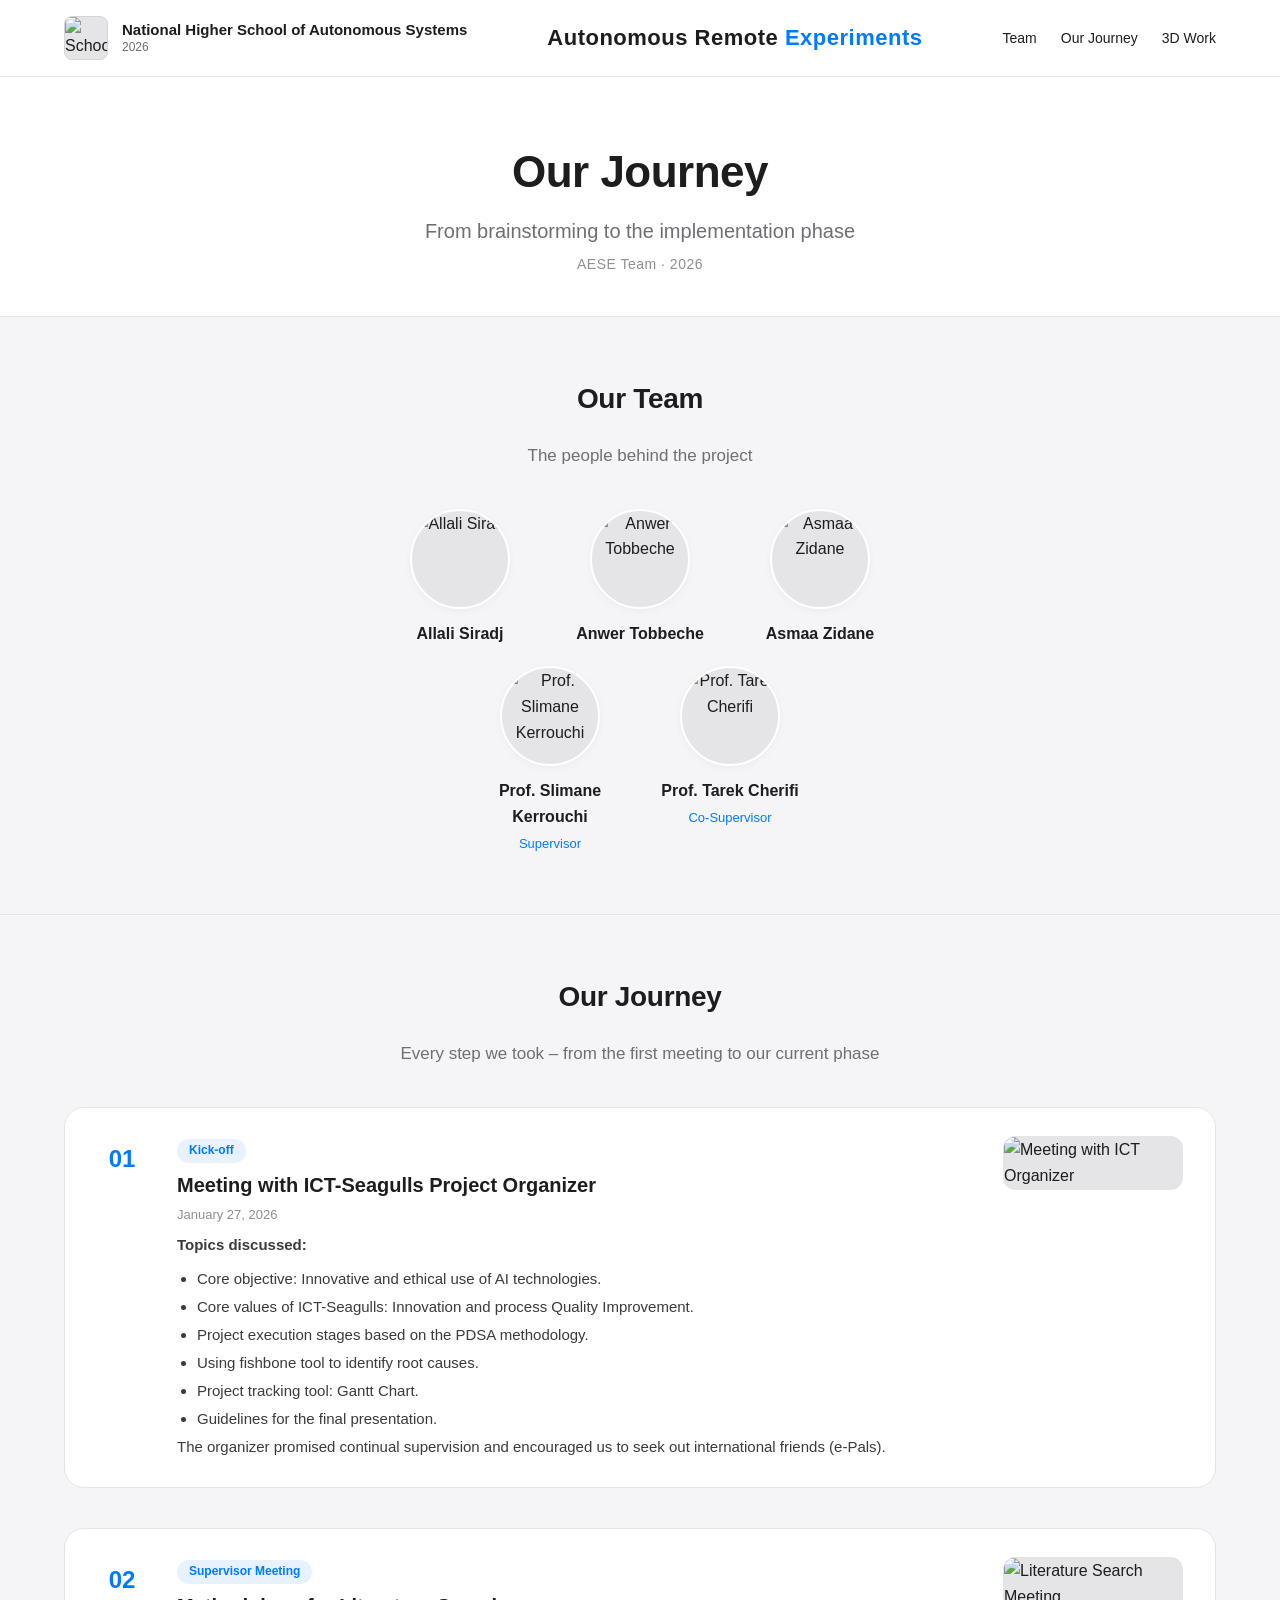
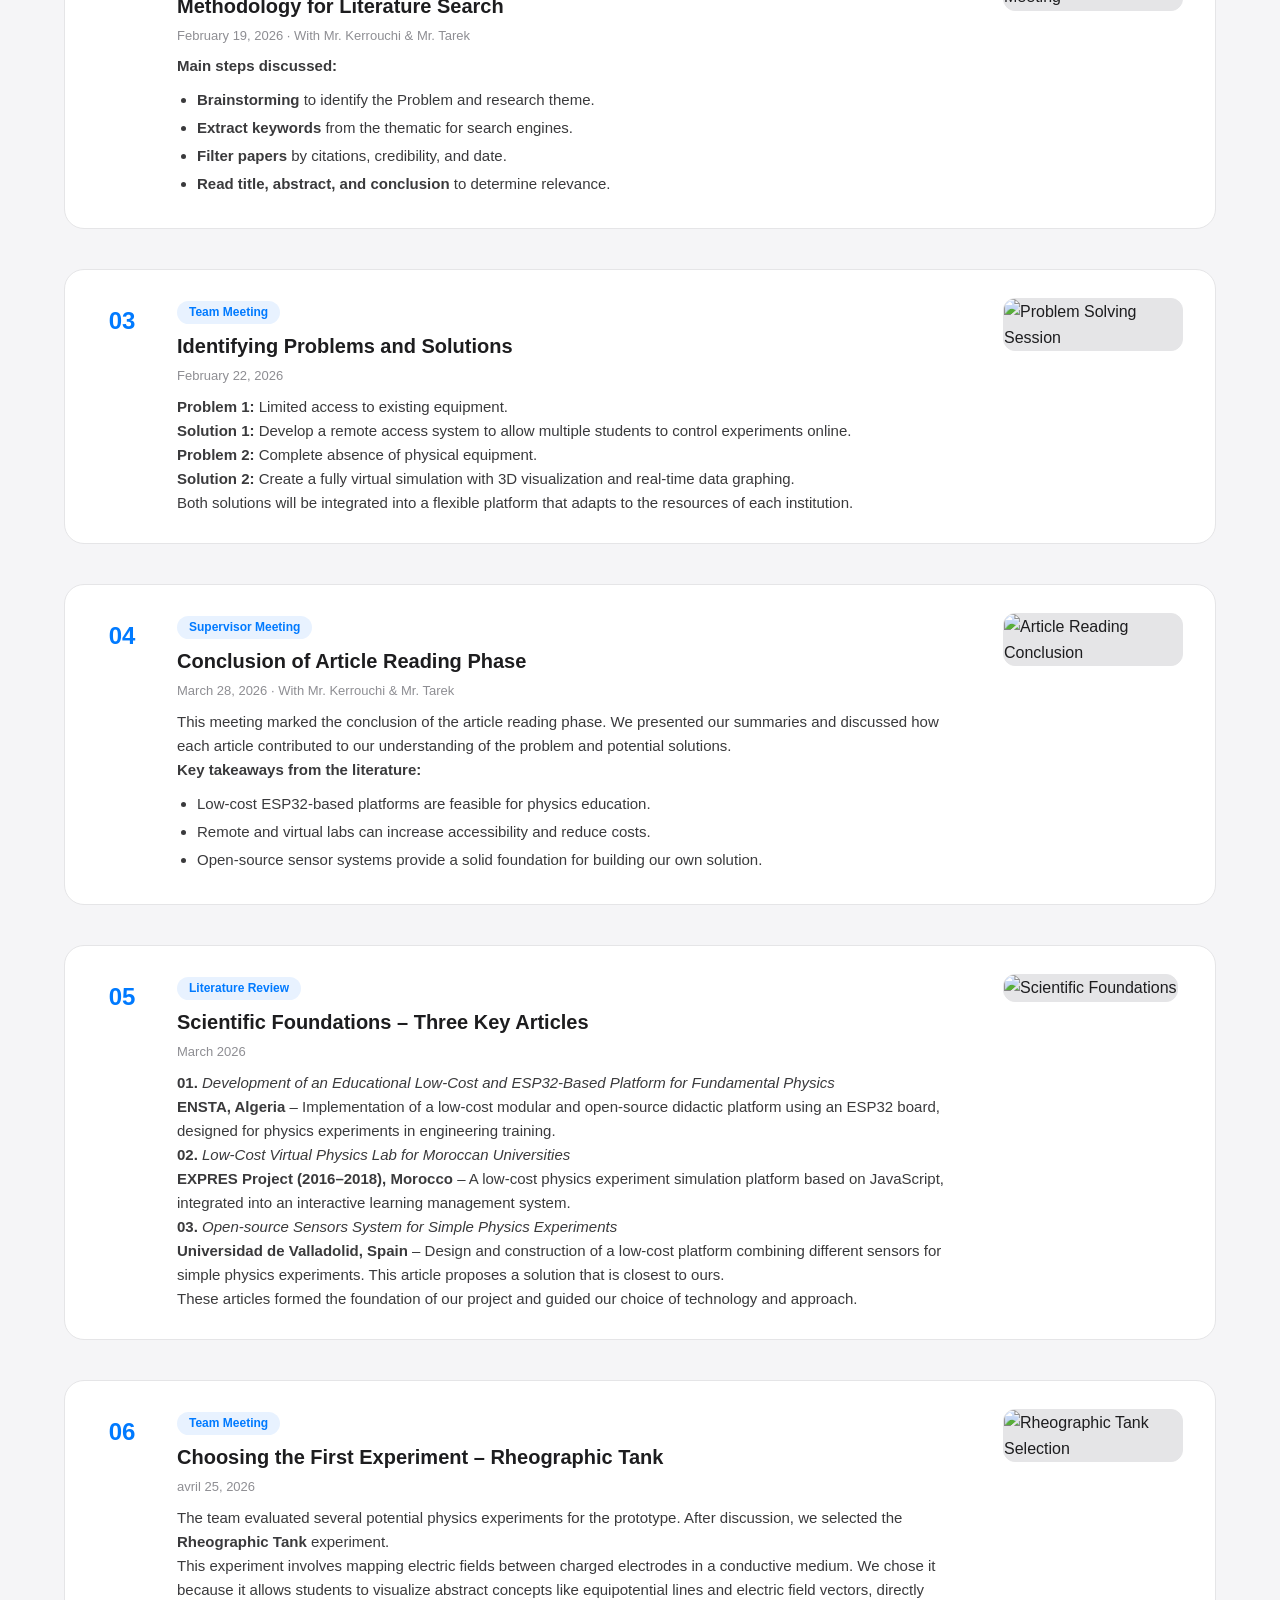
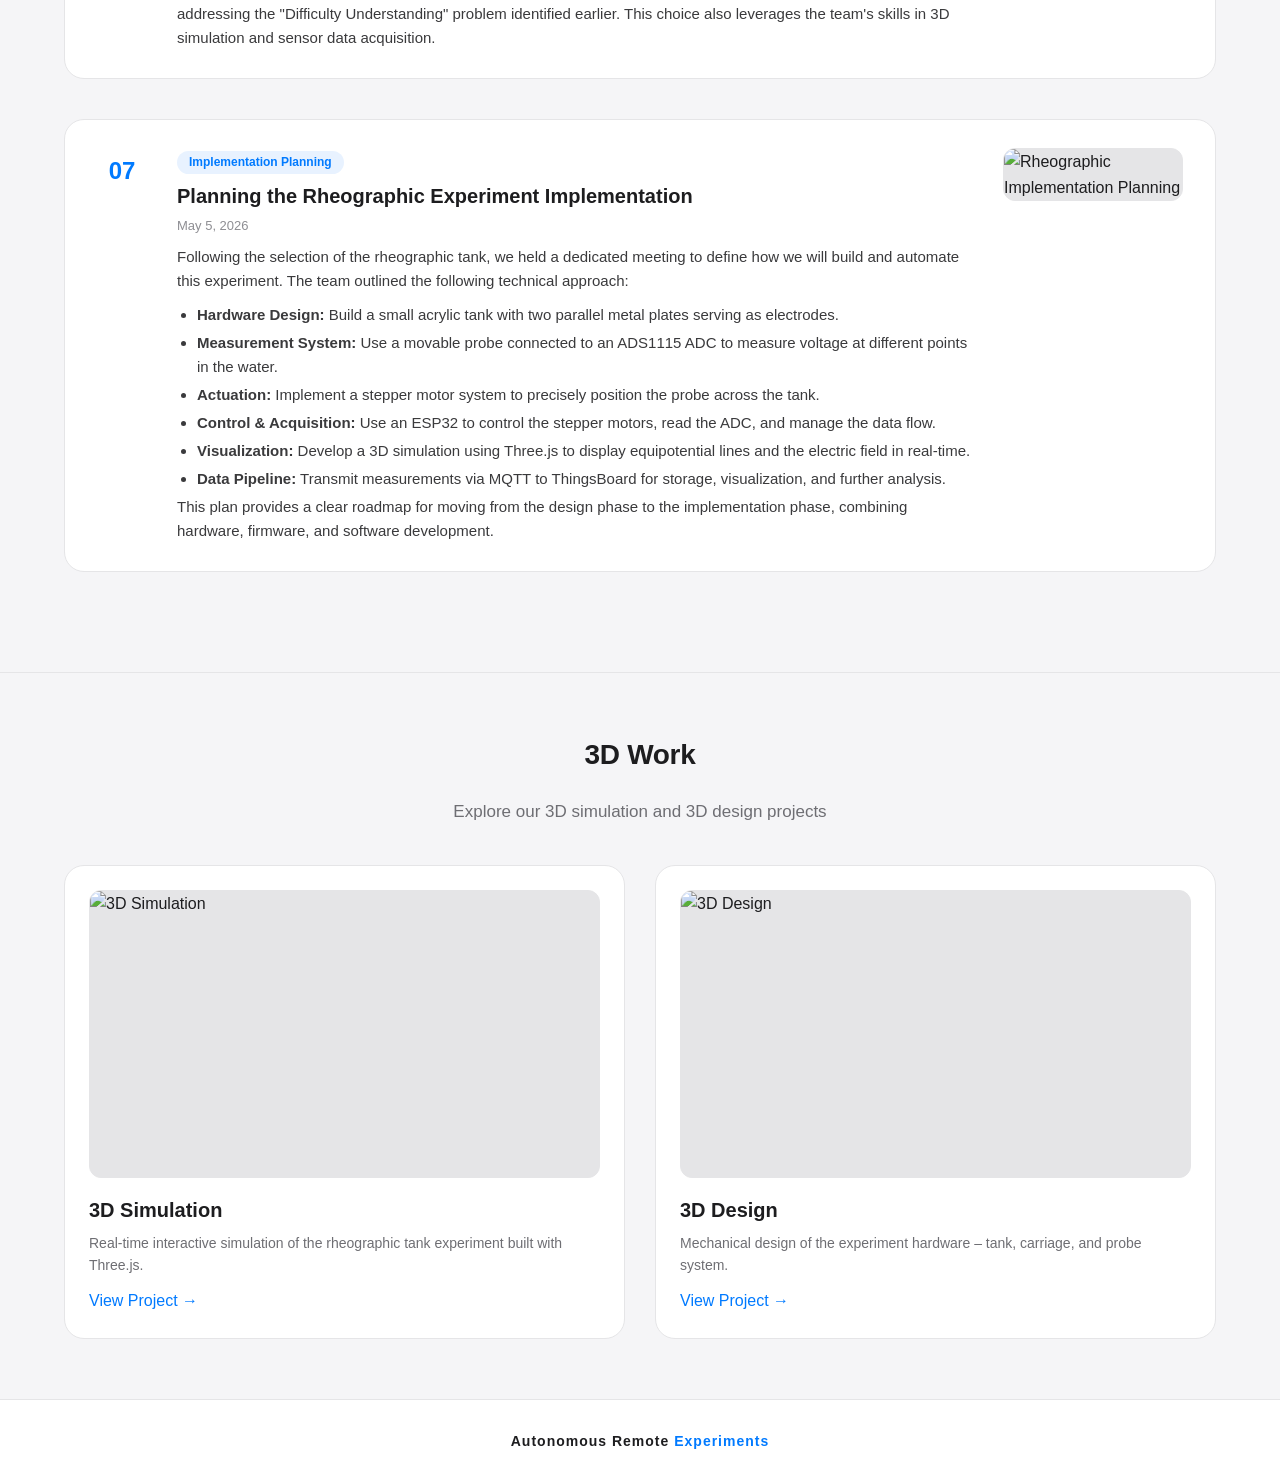
==== index.html @ 994dd590 "Move index.html to root for GitHub Pages" ====
<!DOCTYPE html>
<html lang="en">
<head>
    <meta charset="UTF-8" />
    <meta name="viewport" content="width=device-width, initial-scale=1.0" />
    <title>Autonomous Remote Experiments – Our Journey</title>
    <style>
        /* ─── Reset & Base ─── */
        * {
            margin: 0;
            padding: 0;
            box-sizing: border-box;
        }

        body {
            font-family: -apple-system, BlinkMacSystemFont, 'SF Pro Display', 'Helvetica Neue', sans-serif;
            background: #f5f5f7;
            color: #1d1d1f;
            line-height: 1.6;
        }

        .container {
            max-width: 1200px;
            margin: 0 auto;
            padding: 0 24px;
        }

        /* ─── Navigation ─── */
        .navbar {
            background: rgba(255, 255, 255, 0.95);
            backdrop-filter: blur(12px);
            border-bottom: 1px solid #e5e5e7;
            padding: 16px 0;
            position: sticky;
            top: 0;
            z-index: 100;
        }

        .navbar .container {
            display: flex;
            align-items: center;
            justify-content: space-between;
            flex-wrap: wrap;
            gap: 20px;
        }

        .navbar .left {
            display: flex;
            align-items: center;
            gap: 14px;
            flex-shrink: 0;
        }

        .navbar .logo-img {
            width: 44px;
            height: 44px;
            background: #e5e5e7;
            border-radius: 8px;
            display: flex;
            align-items: center;
            justify-content: center;
            overflow: hidden;
            border: 1px solid #d5d5d7;
            flex-shrink: 0;
        }

        .navbar .logo-img img {
            width: 100%;
            height: 100%;
            object-fit: contain;
        }

        .navbar .school-name {
            font-size: 15px;
            font-weight: 600;
            color: #1d1d1f;
            line-height: 1.3;
        }

        .navbar .school-name span {
            font-weight: 400;
            color: #6e6e73;
            font-size: 12px;
            display: block;
        }

        .navbar .center {
            font-size: 22px;
            font-weight: 700;
            letter-spacing: 0.5px;
            color: #1d1d1f;
            text-align: center;
            flex: 1;
            min-width: 200px;
        }

        .navbar .center span {
            color: #007aff;
        }

        .navbar .right {
            display: flex;
            flex-wrap: wrap;
            gap: 24px;
            font-size: 14px;
            font-weight: 500;
            flex-shrink: 0;
        }

        .navbar .right a {
            text-decoration: none;
            color: #1d1d1f;
            transition: color 0.2s;
        }

        .navbar .right a:hover {
            color: #007aff;
        }

        /* ─── Hero ─── */
        .hero {
            background: #ffffff;
            border-bottom: 1px solid #e5e5e7;
            padding: 60px 0 40px;
            text-align: center;
        }

        .hero h1 {
            font-size: 44px;
            font-weight: 700;
            letter-spacing: -0.5px;
            margin-bottom: 8px;
            color: #1d1d1f;
        }

        .hero p {
            font-size: 20px;
            color: #6e6e73;
            max-width: 600px;
            margin: 0 auto 6px;
        }

        .hero .sub {
            font-size: 14px;
            color: #8e8e93;
            letter-spacing: 0.5px;
        }

        /* ─── Sections ─── */
        section {
            padding: 60px 0;
            border-bottom: 1px solid #e5e5e7;
        }

        section:last-of-type {
            border-bottom: none;
        }

        .section-title {
            font-size: 28px;
            font-weight: 700;
            letter-spacing: -0.3px;
            margin-bottom: 20px;
            text-align: center;
        }

        .section-sub {
            text-align: center;
            color: #6e6e73;
            max-width: 700px;
            margin: 0 auto 40px;
            font-size: 17px;
        }

        /* ─── Team ─── */
        .team-grid {
            display: flex;
            flex-wrap: wrap;
            gap: 40px;
            justify-content: center;
        }

        .team-member {
            text-align: center;
            flex: 0 0 140px;
        }

        .team-member .avatar {
            width: 100px;
            height: 100px;
            border-radius: 50%;
            background: #e5e5e7;
            margin: 0 auto 12px;
            display: flex;
            align-items: center;
            justify-content: center;
            overflow: hidden;
            border: 2px solid #fff;
            box-shadow: 0 2px 8px rgba(0, 0, 0, 0.04);
        }

        .team-member .avatar img {
            width: 100%;
            height: 100%;
            object-fit: cover;
        }

        .team-member .name {
            font-size: 16px;
            font-weight: 600;
            color: #1d1d1f;
        }

        .team-member.supervisor .role {
            font-size: 13px;
            color: #007aff;
            font-weight: 500;
            margin-top: 4px;
        }

        .supervisors {
            display: flex;
            flex-wrap: wrap;
            gap: 40px;
            justify-content: center;
            margin-top: 20px;
        }

        /* ─── Timeline with Gallery ─── */
        .timeline-item {
            display: flex;
            gap: 30px;
            margin-bottom: 40px;
            background: #ffffff;
            border-radius: 20px;
            padding: 28px 32px;
            border: 1px solid #e5e5e7;
            transition: box-shadow 0.2s;
            align-items: flex-start;
        }

        .timeline-item:hover {
            box-shadow: 0 8px 24px rgba(0, 0, 0, 0.04);
        }

        .timeline-icon {
            flex: 0 0 50px;
            font-size: 24px;
            text-align: center;
            padding-top: 4px;
            font-weight: 600;
            color: #007aff;
        }

        .timeline-content {
            flex: 1;
        }

        .timeline-content .badge {
            display: inline-block;
            font-size: 12px;
            font-weight: 600;
            color: #007aff;
            background: #e8f2ff;
            padding: 2px 12px;
            border-radius: 20px;
            margin-bottom: 6px;
        }

        .timeline-content h3 {
            font-size: 20px;
            font-weight: 600;
            margin-bottom: 4px;
            color: #1d1d1f;
        }

        .timeline-content .date {
            font-size: 13px;
            color: #8e8e93;
            margin-bottom: 8px;
        }

        .timeline-content p {
            color: #3a3a3c;
            font-size: 15px;
        }

        .timeline-content ul {
            margin: 10px 0 0 20px;
            color: #3a3a3c;
            font-size: 15px;
        }

        .timeline-content ul li {
            margin-bottom: 4px;
        }

        .timeline-photo {
            flex: 0 0 180px;
        }

        .timeline-photo img {
            width: 100%;
            border-radius: 12px;
            aspect-ratio: 4 / 3;
            object-fit: cover;
            background: #e5e5e7;
            border: 1px solid #e5e5e7;
        }

        @media (max-width: 700px) {
            .timeline-item {
                flex-direction: column;
                gap: 16px;
                padding: 20px;
            }
            .timeline-photo {
                flex: 0 0 auto;
                width: 100%;
            }
            .timeline-photo img {
                aspect-ratio: 16 / 9;
            }
        }

        /* ─── Project Links ─── */
        .project-links {
            padding: 60px 0;
            background: #f5f5f7;
            border-bottom: 1px solid #e5e5e7;
        }

        .project-cards {
            display: grid;
            grid-template-columns: repeat(auto-fit, minmax(280px, 1fr));
            gap: 30px;
            margin-top: 20px;
        }

        .project-card {
            background: #ffffff;
            border-radius: 20px;
            padding: 24px;
            border: 1px solid #e5e5e7;
            transition: transform 0.2s, box-shadow 0.2s;
            text-decoration: none;
            color: inherit;
            display: block;
        }

        .project-card:hover {
            transform: translateY(-4px);
            box-shadow: 0 8px 24px rgba(0, 0, 0, 0.04);
        }

        .project-card .thumb {
            width: 100%;
            aspect-ratio: 16 / 9;
            background: #e5e5e7;
            border-radius: 12px;
            margin-bottom: 16px;
            overflow: hidden;
            border: 1px solid #e5e5e7;
        }

        .project-card .thumb img {
            width: 100%;
            height: 100%;
            object-fit: cover;
        }

        .project-card h3 {
            font-size: 20px;
            font-weight: 600;
            margin-bottom: 6px;
        }

        .project-card p {
            font-size: 14px;
            color: #6e6e73;
        }

        .project-card .link-icon {
            display: inline-block;
            margin-top: 12px;
            font-weight: 500;
            color: #007aff;
        }

        /* ─── Footer ─── */
        .footer {
            background: #ffffff;
            border-top: 1px solid #e5e5e7;
            padding: 30px 0;
            text-align: center;
            font-size: 14px;
            color: #8e8e93;
        }

        .footer .logo-small {
            font-weight: 700;
            letter-spacing: 1px;
            color: #1d1d1f;
        }

        .footer .logo-small span {
            color: #007aff;
        }

        @media (max-width: 700px) {
            .hero h1 {
                font-size: 30px;
            }
            .team-member {
                flex: 0 0 120px;
            }
            .team-member .avatar {
                width: 80px;
                height: 80px;
            }
            .navbar .container {
                flex-direction: column;
                align-items: center;
                gap: 12px;
            }
            .navbar .left,
            .navbar .center,
            .navbar .right {
                width: 100%;
                justify-content: center;
                text-align: center;
            }
            .project-cards {
                grid-template-columns: 1fr;
            }
        }
    </style>
</head>
<body>

    <!-- ─── NAVIGATION ─── -->
    <nav class="navbar">
        <div class="container">
            <div class="left">
                <div class="logo-img">
                    <img src="ax.jpg" alt="School Logo">
                </div>
                <div class="school-name">
                    National Higher School of Autonomous Systems
                    <span>2026</span>
                </div>
            </div>
            <div class="center">Autonomous Remote <span>Experiments</span></div>
            <div class="right">
                <a href="#team">Team</a>
                <a href="#journey">Our Journey</a>
                <a href="#projects">3D Work</a>
            </div>
        </div>
    </nav>

    <!-- ─── HERO ─── -->
    <header class="hero">
        <div class="container">
            <h1>Our Journey</h1>
            <p>From brainstorming to the implementation phase</p>
            <div class="sub">AESE Team · 2026</div>
        </div>
    </header>

    <!-- ─── TEAM ─── -->
    <section id="team">
        <div class="container">
            <h2 class="section-title">Our Team</h2>
            <p class="section-sub">The people behind the project</p>

            <div class="team-grid">
                <div class="team-member">
                    <div class="avatar"><img src="https://ui-avatars.com/api/?name=Allali+Siradj&background=007aff&color=fff&size=100&font-size=0.5" alt="Allali Siradj"></div>
                    <div class="name">Allali Siradj</div>
                </div>

                <div class="team-member">
                    <div class="avatar"><img src="https://ui-avatars.com/api/?name=Anwer+Tobbeche&background=007aff&color=fff&size=100&font-size=0.5" alt="Anwer Tobbeche"></div>
                    <div class="name">Anwer Tobbeche</div>
                </div>

                <div class="team-member">
                    <div class="avatar"><img src="https://ui-avatars.com/api/?name=Asmaa+Zidane&background=007aff&color=fff&size=100&font-size=0.5" alt="Asmaa Zidane"></div>
                    <div class="name">Asmaa Zidane</div>
                </div>
            </div>

            <div class="supervisors">
                <div class="team-member supervisor">
                    <div class="avatar"><img src="https://ui-avatars.com/api/?name=Slimane+Kerrouchi&background=555&color=fff&size=100&font-size=0.45" alt="Prof. Slimane Kerrouchi"></div>
                    <div class="name">Prof. Slimane Kerrouchi</div>
                    <div class="role">Supervisor</div>
                </div>

                <div class="team-member supervisor">
                    <div class="avatar"><img src="https://ui-avatars.com/api/?name=Tarek+Cherifi&background=555&color=fff&size=100&font-size=0.45" alt="Prof. Tarek Cherifi"></div>
                    <div class="name">Prof. Tarek Cherifi</div>
                    <div class="role">Co‑Supervisor</div>
                </div>
            </div>
        </div>
    </section>

    <!-- ─── OUR JOURNEY ─── -->
    <section id="journey" style="background: #f5f5f7;">
        <div class="container">
            <h2 class="section-title">Our Journey</h2>
            <p class="section-sub">Every step we took – from the first meeting to our current phase</p>

            <!-- Meeting 1 -->
            <div class="timeline-item">
                <div class="timeline-icon">01</div>
                <div class="timeline-content">
                    <span class="badge">Kick‑off</span>
                    <h3>Meeting with ICT-Seagulls Project Organizer</h3>
                    <div class="date">January 27, 2026</div>
                    <p><strong>Topics discussed:</strong></p>
                    <ul>
                        <li>Core objective: Innovative and ethical use of AI technologies.</li>
                        <li>Core values of ICT-Seagulls: Innovation and process Quality Improvement.</li>
                        <li>Project execution stages based on the PDSA methodology.</li>
                        <li>Using fishbone tool to identify root causes.</li>
                        <li>Project tracking tool: Gantt Chart.</li>
                        <li>Guidelines for the final presentation.</li>
                    </ul>
                    <p>The organizer promised continual supervision and encouraged us to seek out international friends (e‑Pals).</p>
                </div>
                <div class="timeline-photo">
                    <img src="https://placehold.co/400x300/e5e5e7/8e8e93?text=Meeting+with+ICT+Organizer" alt="Meeting with ICT Organizer">
                </div>
            </div>

            <!-- Meeting 2 -->
            <div class="timeline-item">
                <div class="timeline-icon">02</div>
                <div class="timeline-content">
                    <span class="badge">Supervisor Meeting</span>
                    <h3>Methodology for Literature Search</h3>
                    <div class="date">February 19, 2026 · With Mr. Kerrouchi &amp; Mr. Tarek</div>
                    <p><strong>Main steps discussed:</strong></p>
                    <ul>
                        <li><strong>Brainstorming</strong> to identify the Problem and research theme.</li>
                        <li><strong>Extract keywords</strong> from the thematic for search engines.</li>
                        <li><strong>Filter papers</strong> by citations, credibility, and date.</li>
                        <li><strong>Read title, abstract, and conclusion</strong> to determine relevance.</li>
                    </ul>
                </div>
                <div class="timeline-photo">
                    <img src="https://placehold.co/400x300/e5e5e7/8e8e93?text=Literature+Search+Meeting" alt="Literature Search Meeting">
                </div>
            </div>

            <!-- Meeting 3 – REWRITTEN (concise) -->
            <div class="timeline-item">
                <div class="timeline-icon">03</div>
                <div class="timeline-content">
                    <span class="badge">Team Meeting</span>
                    <h3>Identifying Problems and Solutions</h3>
                    <div class="date">February 22, 2026</div>
                    <p><strong>Problem 1:</strong> Limited access to existing equipment.</p>
                    <p><strong>Solution 1:</strong> Develop a remote access system to allow multiple students to control experiments online.</p>
                    <p><strong>Problem 2:</strong> Complete absence of physical equipment.</p>
                    <p><strong>Solution 2:</strong> Create a fully virtual simulation with 3D visualization and real-time data graphing.</p>
                    <p>Both solutions will be integrated into a flexible platform that adapts to the resources of each institution.</p>
                </div>
                <div class="timeline-photo">
                    <img src="https://placehold.co/400x300/e5e5e7/8e8e93?text=Problem+Solving+Session" alt="Problem Solving Session">
                </div>
            </div>

            <!-- Meeting 4 -->
            <div class="timeline-item">
                <div class="timeline-icon">04</div>
                <div class="timeline-content">
                    <span class="badge">Supervisor Meeting</span>
                    <h3>Conclusion of Article Reading Phase</h3>
                    <div class="date">March 28, 2026 · With Mr. Kerrouchi &amp; Mr. Tarek</div>
                    <p>This meeting marked the conclusion of the article reading phase. We presented our summaries and discussed how each article contributed to our understanding of the problem and potential solutions.</p>
                    <p><strong>Key takeaways from the literature:</strong></p>
                    <ul>
                        <li>Low-cost ESP32-based platforms are feasible for physics education.</li>
                        <li>Remote and virtual labs can increase accessibility and reduce costs.</li>
                        <li>Open-source sensor systems provide a solid foundation for building our own solution.</li>
                    </ul>
                </div>
                <div class="timeline-photo">
                    <img src="https://placehold.co/400x300/e5e5e7/8e8e93?text=Article+Reading+Conclusion" alt="Article Reading Conclusion">
                </div>
            </div>

            <!-- Meeting 5 -->
            <div class="timeline-item">
                <div class="timeline-icon">05</div>
                <div class="timeline-content">
                    <span class="badge">Literature Review</span>
                    <h3>Scientific Foundations – Three Key Articles</h3>
                    <div class="date">March 2026</div>
                    <p><strong>01.</strong> <em>Development of an Educational Low‑Cost and ESP32‑Based Platform for Fundamental Physics</em><br />
                    <strong>ENSTA, Algeria</strong> – Implementation of a low‑cost modular and open‑source didactic platform using an ESP32 board, designed for physics experiments in engineering training.</p>
                    <p><strong>02.</strong> <em>Low‑Cost Virtual Physics Lab for Moroccan Universities</em><br />
                    <strong>EXPRES Project (2016–2018), Morocco</strong> – A low‑cost physics experiment simulation platform based on JavaScript, integrated into an interactive learning management system.</p>
                    <p><strong>03.</strong> <em>Open‑source Sensors System for Simple Physics Experiments</em><br />
                    <strong>Universidad de Valladolid, Spain</strong> – Design and construction of a low‑cost platform combining different sensors for simple physics experiments. This article proposes a solution that is closest to ours.</p>
                    <p>These articles formed the foundation of our project and guided our choice of technology and approach.</p>
                </div>
                <div class="timeline-photo">
                    <img src="https://placehold.co/400x300/e5e5e7/8e8e93?text=Scientific+Foundations" alt="Scientific Foundations">
                </div>
            </div>

            <!-- Meeting 6 -->
            <div class="timeline-item">
                <div class="timeline-icon">06</div>
                <div class="timeline-content">
                    <span class="badge">Team Meeting</span>
                    <h3>Choosing the First Experiment – Rheographic Tank</h3>
                    <div class="date">avril 25, 2026</div>
                    <p>The team evaluated several potential physics experiments for the prototype. After discussion, we selected the <strong>Rheographic Tank</strong> experiment.</p>
                    <p>This experiment involves mapping electric fields between charged electrodes in a conductive medium. We chose it because it allows students to visualize abstract concepts like equipotential lines and electric field vectors, directly addressing the "Difficulty Understanding" problem identified earlier. This choice also leverages the team's skills in 3D simulation and sensor data acquisition.</p>
                </div>
                <div class="timeline-photo">
                    <img src="https://placehold.co/400x300/e5e5e7/8e8e93?text=Rheographic+Tank+Experiment+Selection" alt="Rheographic Tank Selection">
                </div>
            </div>

            <!-- Meeting 7 -->
            <div class="timeline-item">
                <div class="timeline-icon">07</div>
                <div class="timeline-content">
                    <span class="badge">Implementation Planning</span>
                    <h3>Planning the Rheographic Experiment Implementation</h3>
                    <div class="date">May 5, 2026</div>
                    <p>Following the selection of the rheographic tank, we held a dedicated meeting to define how we will build and automate this experiment. The team outlined the following technical approach:</p>
                    <ul>
                        <li><strong>Hardware Design:</strong> Build a small acrylic tank with two parallel metal plates serving as electrodes.</li>
                        <li><strong>Measurement System:</strong> Use a movable probe connected to an ADS1115 ADC to measure voltage at different points in the water.</li>
                        <li><strong>Actuation:</strong> Implement a stepper motor system to precisely position the probe across the tank.</li>
                        <li><strong>Control & Acquisition:</strong> Use an ESP32 to control the stepper motors, read the ADC, and manage the data flow.</li>
                        <li><strong>Visualization:</strong> Develop a 3D simulation using Three.js to display equipotential lines and the electric field in real-time.</li>
                        <li><strong>Data Pipeline:</strong> Transmit measurements via MQTT to ThingsBoard for storage, visualization, and further analysis.</li>
                    </ul>
                    <p>This plan provides a clear roadmap for moving from the design phase to the implementation phase, combining hardware, firmware, and software development.</p>
                </div>
                <div class="timeline-photo">
                    <img src="https://placehold.co/400x300/e5e5e7/8e8e93?text=Rheographic+Implementation+Planning" alt="Rheographic Implementation Planning">
                </div>
            </div>

        </div>
    </section>

    <!-- ─── PROJECT LINKS ─── -->
    <section id="projects" class="project-links">
        <div class="container">
            <h2 class="section-title">3D Work</h2>
            <p class="section-sub">Explore our 3D simulation and 3D design projects</p>

            <div class="project-cards">
                <a href="https://anwer223.github.io/aese/" target="_blank" class="project-card">
                    <div class="thumb">
                        <img src="a.png" alt="3D Simulation">
                    </div>
                    <h3>3D Simulation</h3>
                    <p>Real‑time interactive simulation of the rheographic tank experiment built with Three.js.</p>
                    <span class="link-icon">View Project →</span>
                </a>

                <a href="https://enstsa5.autodesk360.com/g/shares/SH90d2dQT28d5b602811e33b744a67b75c71" target="_blank" class="project-card">
                    <div class="thumb">
                        <img src="b.png" alt="3D Design">
                    </div>
                    <h3>3D Design</h3>
                    <p>Mechanical design of the experiment hardware – tank, carriage, and probe system.</p>
                    <span class="link-icon">View Project →</span>
                </a>
            </div>
        </div>
    </section>

    <!-- ─── FOOTER ─── -->
    <footer class="footer">
        <div class="container">
            <div class="logo-small">Autonomous Remote <span>Experiments</span></div>
        </div>
    </footer>

</body>
</html>
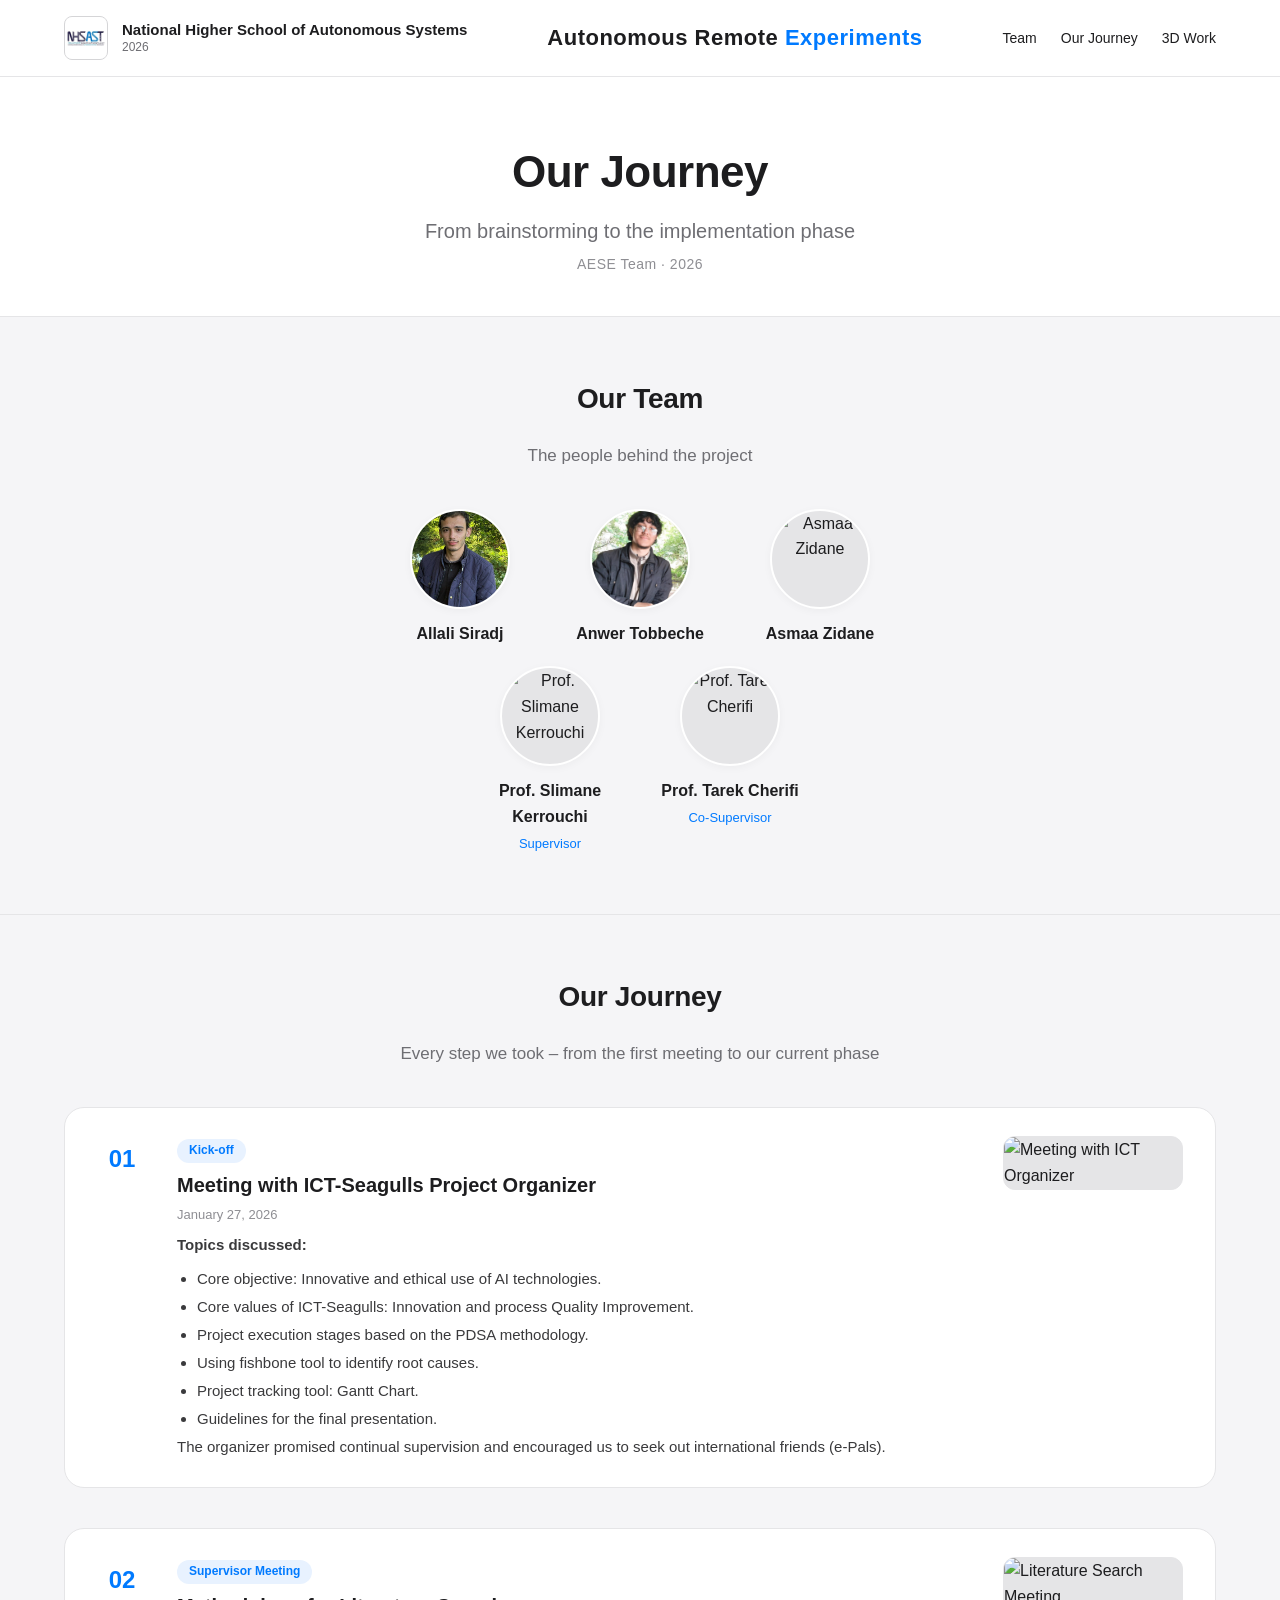
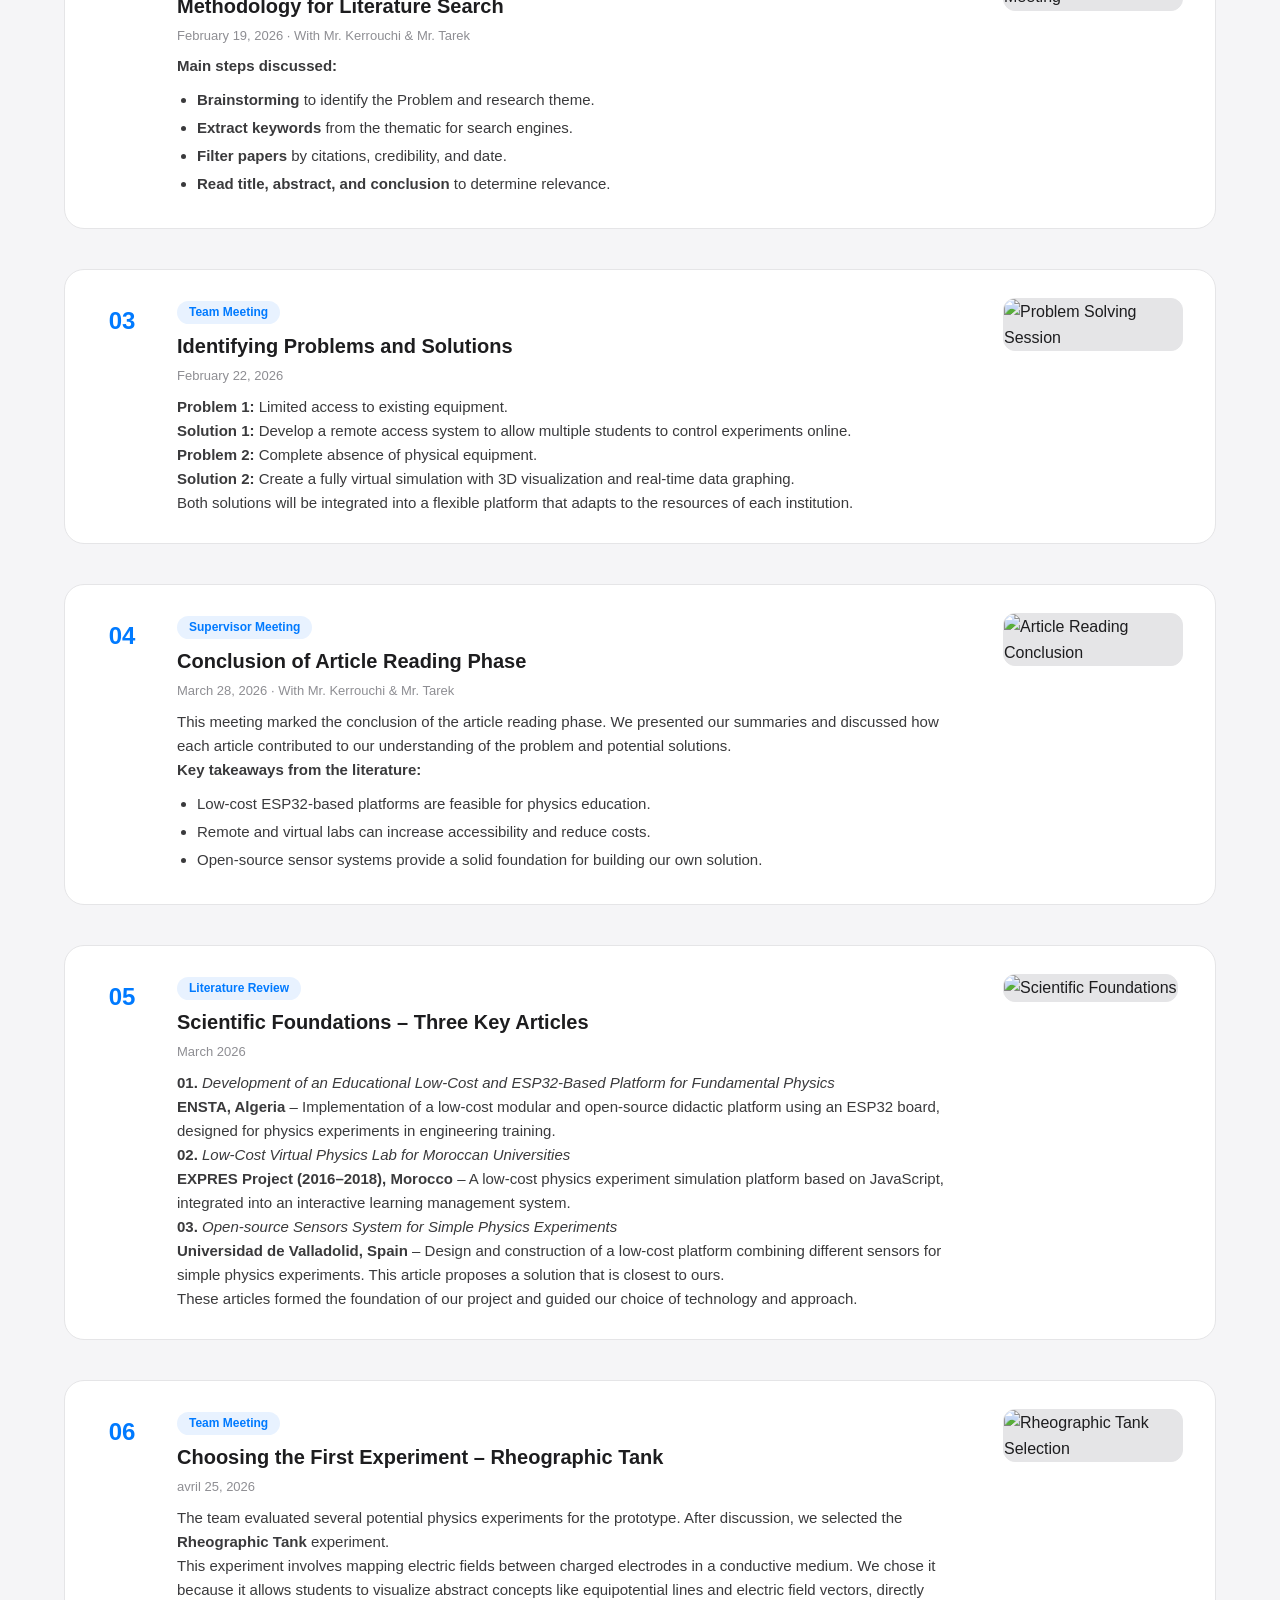
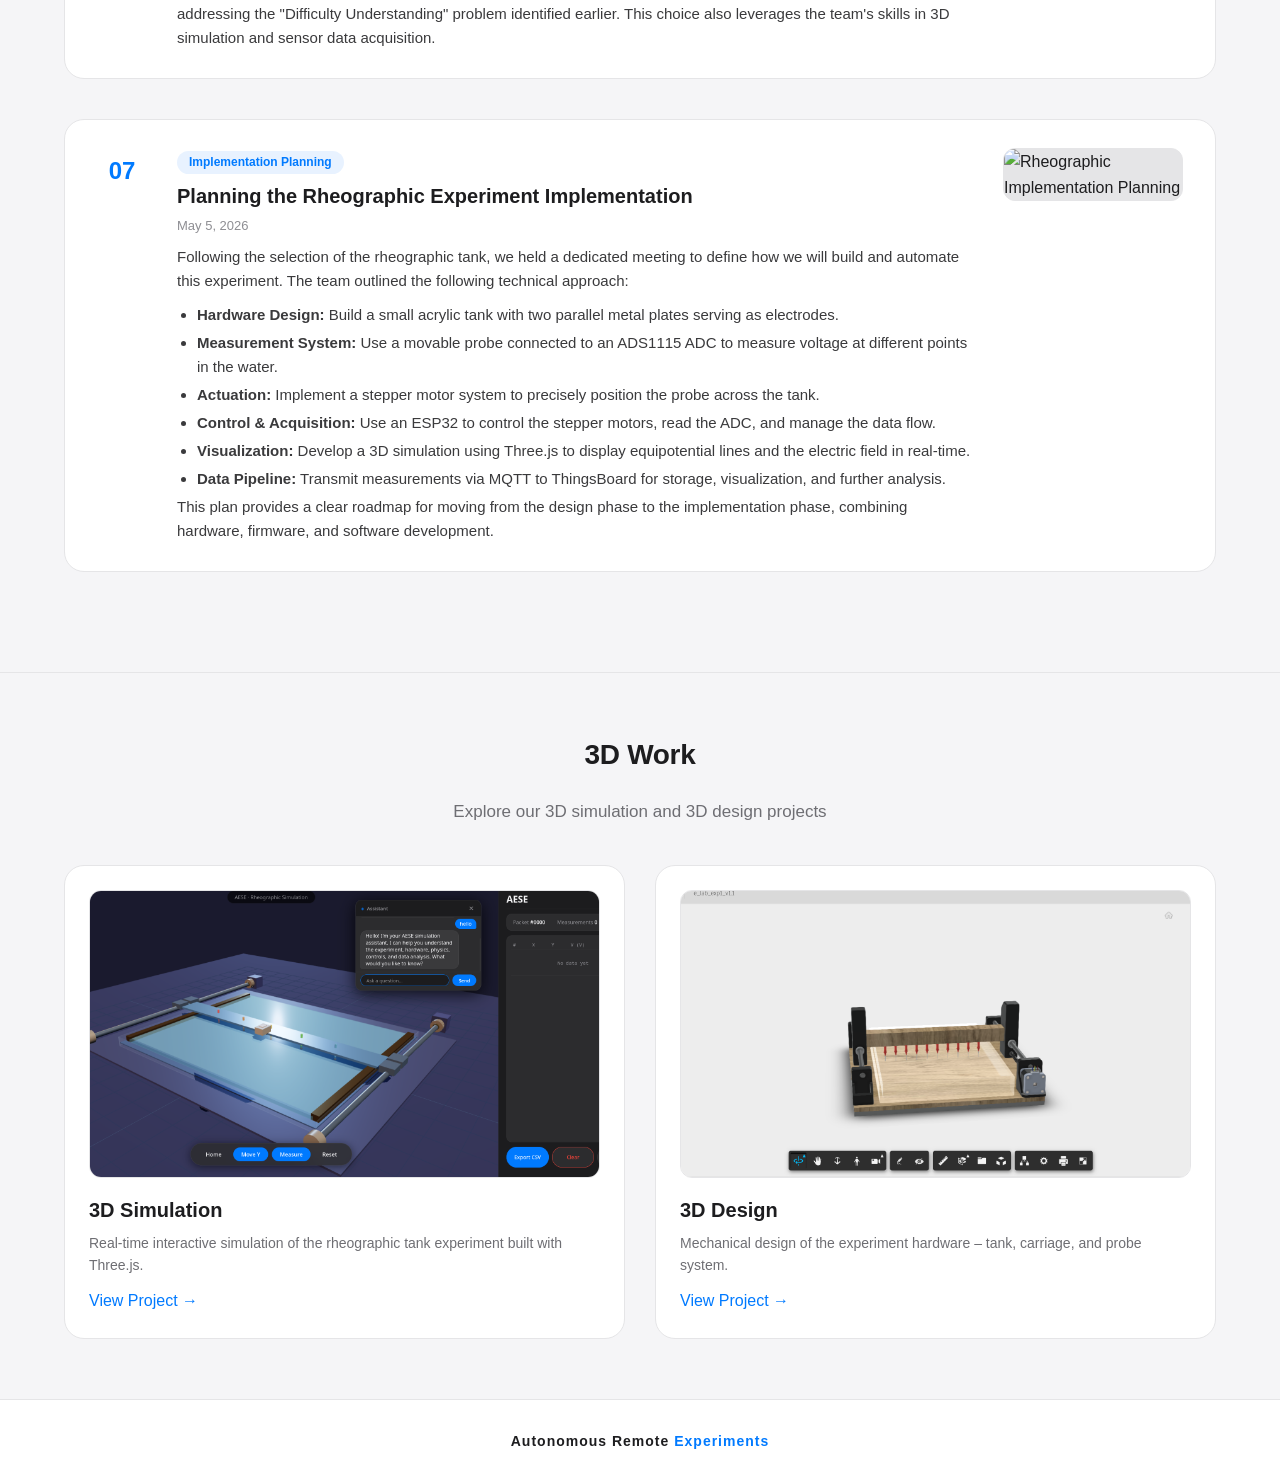
==== commit c12d3439: "Add new images s.jpg and t.jpg, update index.html" ====
--- a/index.html
+++ b/index.html
@@ -476,12 +476,12 @@
 
             <div class="team-grid">
                 <div class="team-member">
-                    <div class="avatar"><img src="https://ui-avatars.com/api/?name=Allali+Siradj&background=007aff&color=fff&size=100&font-size=0.5" alt="Allali Siradj"></div>
+                    <div class="avatar"><img src="s.jpg" alt="Allali Siradj"></div>
                     <div class="name">Allali Siradj</div>
                 </div>
 
                 <div class="team-member">
-                    <div class="avatar"><img src="https://ui-avatars.com/api/?name=Anwer+Tobbeche&background=007aff&color=fff&size=100&font-size=0.5" alt="Anwer Tobbeche"></div>
+                    <div class="avatar"><img src="t.jpg" alt="Anwer Tobbeche"></div>
                     <div class="name">Anwer Tobbeche</div>
                 </div>
 
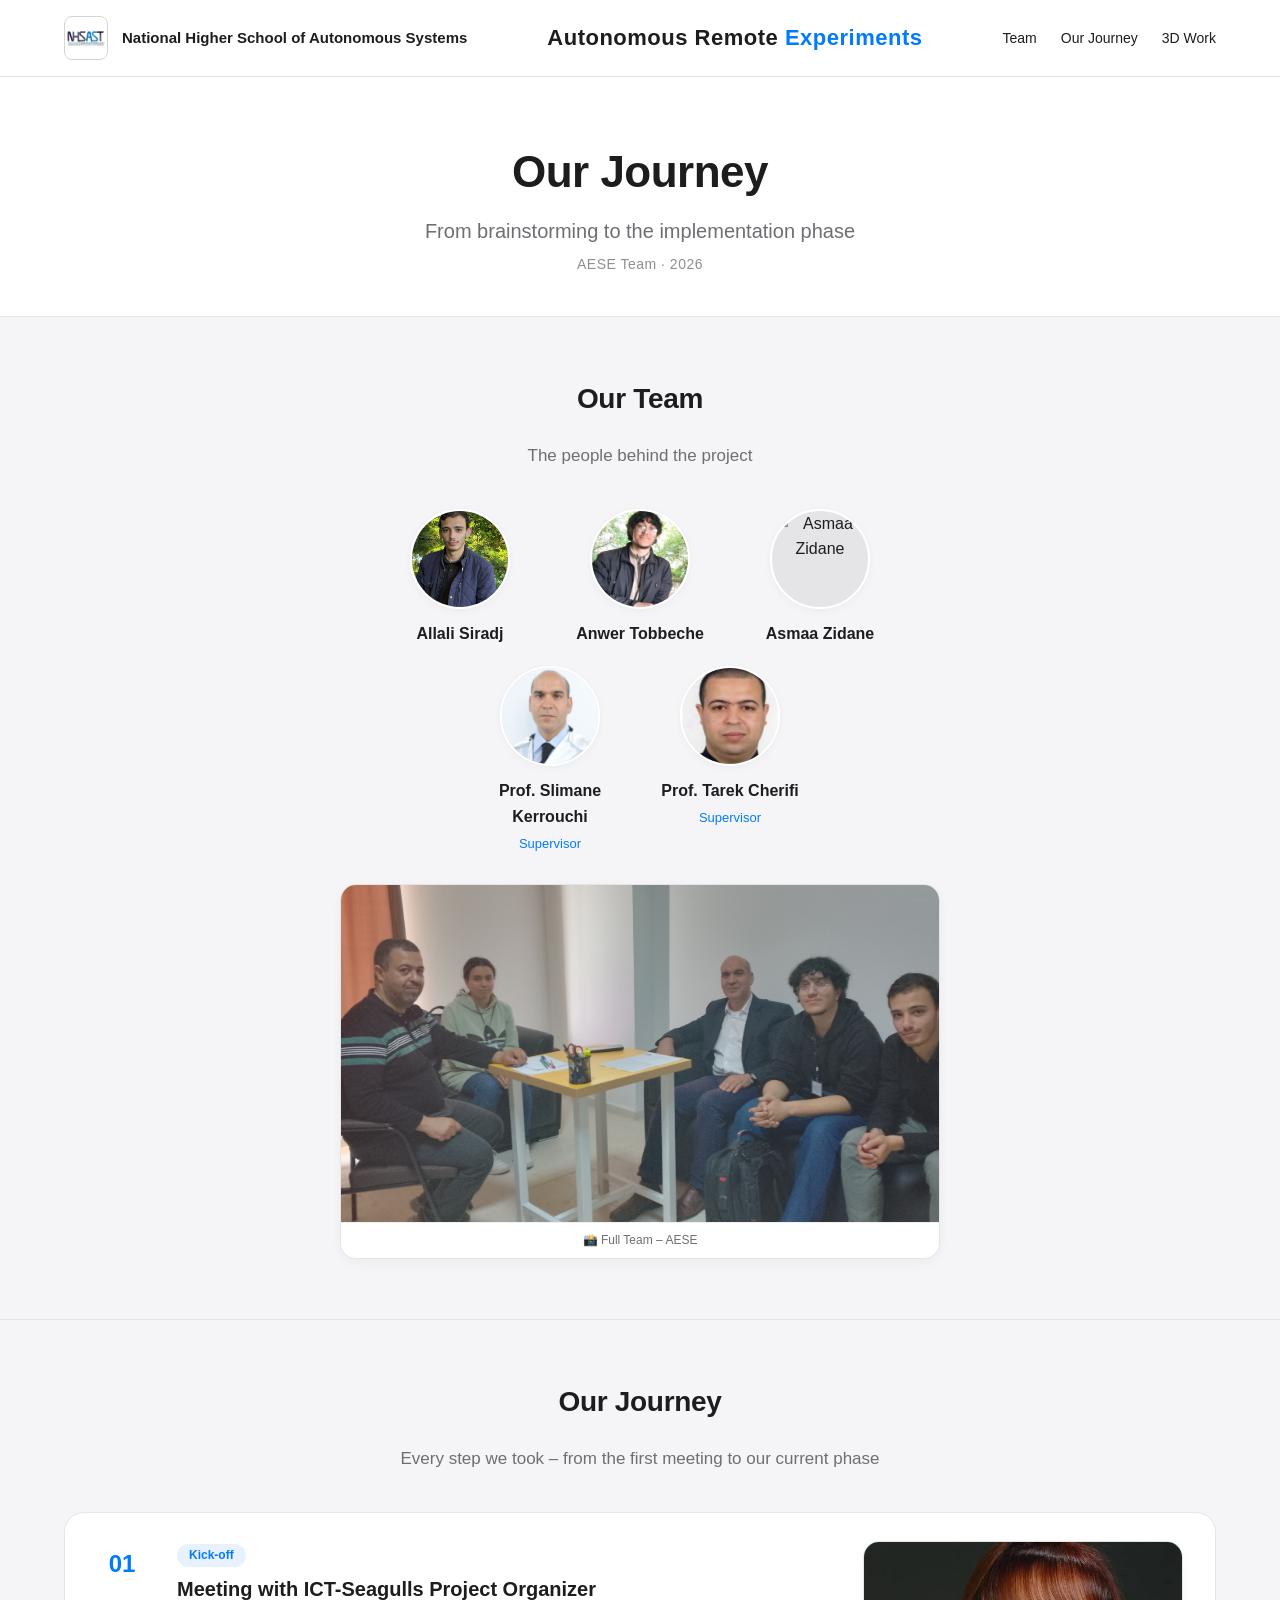
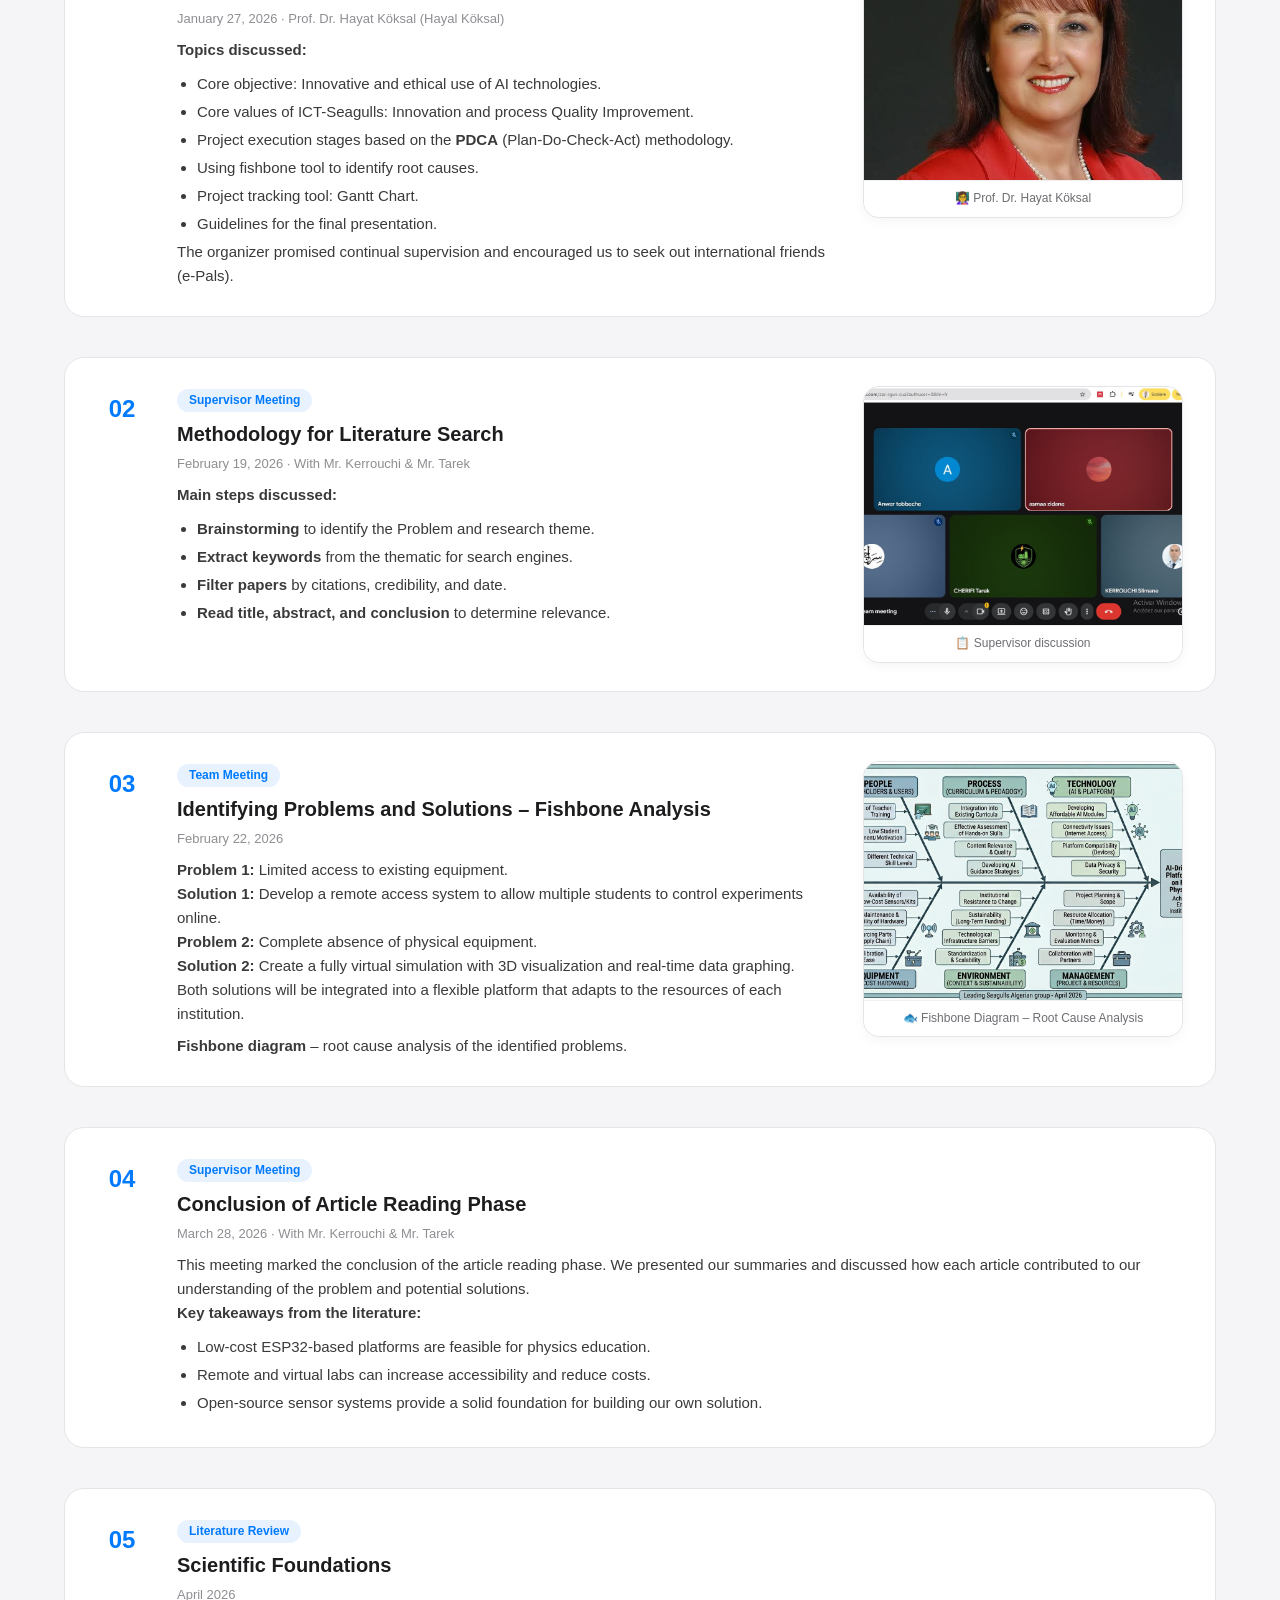
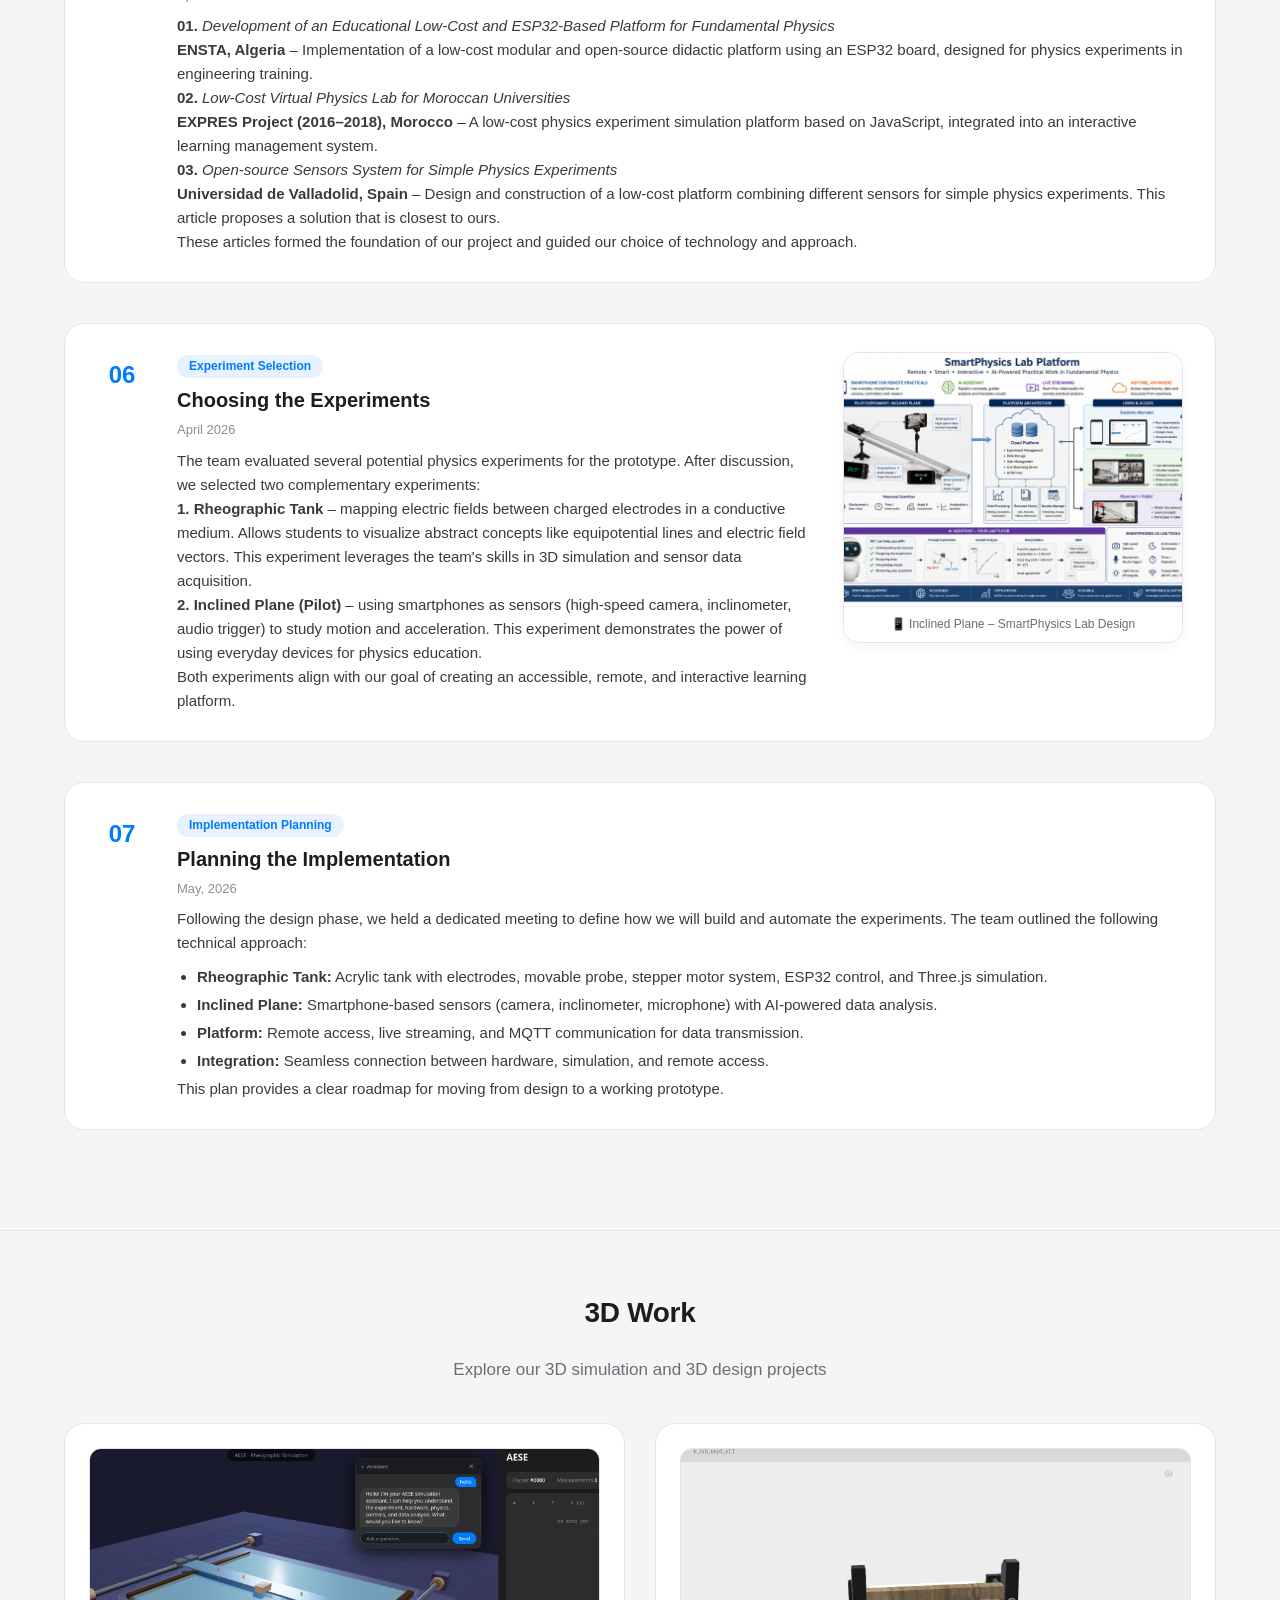
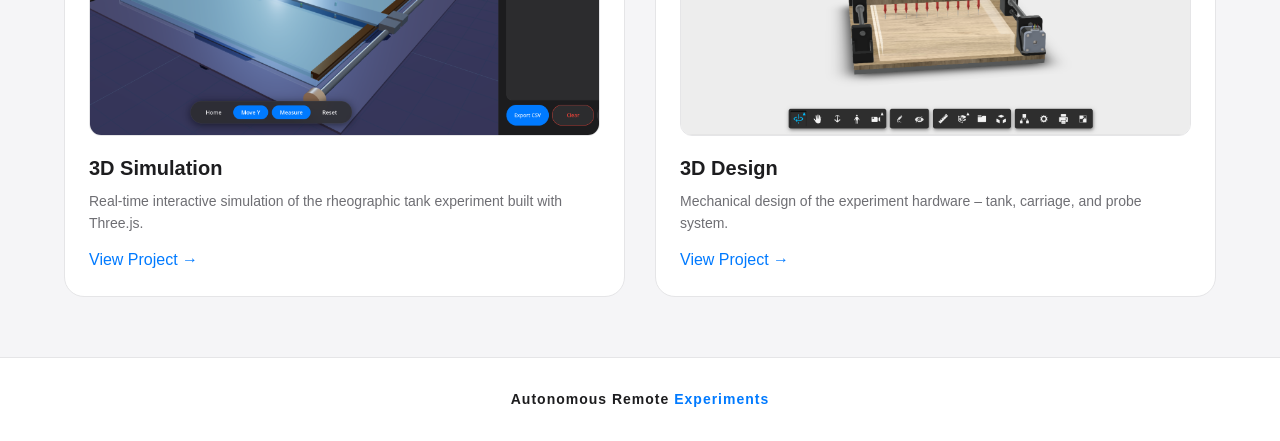
==== commit bd20172c: "Add new images s.jpg and t.jpg, update index.html" ====
--- a/index.html
+++ b/index.html
@@ -183,6 +183,17 @@
         .team-member {
             text-align: center;
             flex: 0 0 140px;
+            opacity: 0;
+            transform: translateY(20px);
+            animation: fadeUp 0.7s ease forwards;
+        }
+
+        .team-member:nth-child(1) { animation-delay: 0.1s; }
+        .team-member:nth-child(2) { animation-delay: 0.2s; }
+        .team-member:nth-child(3) { animation-delay: 0.3s; }
+
+        @keyframes fadeUp {
+            to { opacity: 1; transform: translateY(0); }
         }
 
         .team-member .avatar {
@@ -196,7 +207,13 @@
             justify-content: center;
             overflow: hidden;
             border: 2px solid #fff;
-            box-shadow: 0 2px 8px rgba(0, 0, 0, 0.04);
+            box-shadow: 0 2px 8px rgba(0,0,0,0.04);
+            transition: transform 0.3s ease, box-shadow 0.3s ease;
+        }
+
+        .team-member .avatar:hover {
+            transform: scale(1.05);
+            box-shadow: 0 8px 20px rgba(0,0,0,0.08);
         }
 
         .team-member .avatar img {
@@ -225,8 +242,9 @@
             justify-content: center;
             margin-top: 20px;
         }
-
-        /* ─── Timeline with Gallery ─── */
+        .supervisors .team-member { animation-delay: 0.4s; }
+
+        /* ─── Timeline with embedded photos ─── */
         .timeline-item {
             display: flex;
             gap: 30px;
@@ -237,12 +255,11 @@
             border: 1px solid #e5e5e7;
             transition: box-shadow 0.2s;
             align-items: flex-start;
-        }
-
+            flex-wrap: wrap;
+        }
         .timeline-item:hover {
-            box-shadow: 0 8px 24px rgba(0, 0, 0, 0.04);
-        }
-
+            box-shadow: 0 8px 24px rgba(0,0,0,0.04);
+        }
         .timeline-icon {
             flex: 0 0 50px;
             font-size: 24px;
@@ -251,11 +268,9 @@
             font-weight: 600;
             color: #007aff;
         }
-
         .timeline-content {
-            flex: 1;
-        }
-
+            flex: 2 1 400px;
+        }
         .timeline-content .badge {
             display: inline-block;
             font-size: 12px;
@@ -266,61 +281,123 @@
             border-radius: 20px;
             margin-bottom: 6px;
         }
-
         .timeline-content h3 {
             font-size: 20px;
             font-weight: 600;
             margin-bottom: 4px;
             color: #1d1d1f;
         }
-
         .timeline-content .date {
             font-size: 13px;
             color: #8e8e93;
             margin-bottom: 8px;
         }
-
         .timeline-content p {
             color: #3a3a3c;
             font-size: 15px;
         }
-
         .timeline-content ul {
             margin: 10px 0 0 20px;
             color: #3a3a3c;
             font-size: 15px;
         }
-
-        .timeline-content ul li {
-            margin-bottom: 4px;
-        }
-
+        .timeline-content ul li { margin-bottom: 4px; }
+
+        /* embedded photo in timeline — BIG & WIDE */
         .timeline-photo {
-            flex: 0 0 180px;
-        }
-
+            flex: 0 0 320px;
+            max-width: 420px;
+            border-radius: 16px;
+            overflow: hidden;
+            border: 1px solid #e5e5e7;
+            background: #f5f5f7;
+            box-shadow: 0 4px 12px rgba(0,0,0,0.04);
+            transition: transform 0.2s;
+            cursor: pointer;
+        }
+        .timeline-photo:hover {
+            transform: scale(1.02);
+        }
         .timeline-photo img {
             width: 100%;
-            border-radius: 12px;
+            height: auto;
+            display: block;
+            object-fit: cover;
             aspect-ratio: 4 / 3;
-            object-fit: cover;
-            background: #e5e5e7;
-            border: 1px solid #e5e5e7;
-        }
-
-        @media (max-width: 700px) {
-            .timeline-item {
-                flex-direction: column;
-                gap: 16px;
-                padding: 20px;
-            }
-            .timeline-photo {
-                flex: 0 0 auto;
-                width: 100%;
-            }
-            .timeline-photo img {
-                aspect-ratio: 16 / 9;
-            }
+        }
+        .timeline-photo .photo-caption {
+            font-size: 12px;
+            color: #6e6e73;
+            text-align: center;
+            padding: 8px 4px;
+            background: #fff;
+            font-weight: 500;
+            border-top: 1px solid #f0f0f2;
+        }
+
+        /* full team photo row — EXTRA BIG & WIDE */
+        .team-photo-row {
+            display: flex;
+            flex-wrap: wrap;
+            gap: 20px;
+            justify-content: center;
+            margin-top: 14px;
+            width: 100%;
+        }
+        .team-photo-row .timeline-photo {
+            flex: 0 0 600px;
+            max-width: 780px;
+            width: 100%;
+        }
+        .team-photo-row .timeline-photo img {
+            aspect-ratio: 16 / 9;
+            width: 100%;
+            height: auto;
+        }
+
+        /* ─── LIGHTBOX ─── */
+        .lightbox {
+            display: none;
+            position: fixed;
+            z-index: 999;
+            inset: 0;
+            background: rgba(0,0,0,0.88);
+            backdrop-filter: blur(4px);
+            justify-content: center;
+            align-items: center;
+            padding: 30px;
+            cursor: pointer;
+        }
+        .lightbox.active {
+            display: flex;
+        }
+        .lightbox img {
+            max-width: 92vw;
+            max-height: 88vh;
+            border-radius: 16px;
+            box-shadow: 0 20px 60px rgba(0,0,0,0.6);
+            object-fit: contain;
+            background: #fff;
+            padding: 6px;
+            transform: scale(0.95);
+            transition: transform 0.25s ease;
+        }
+        .lightbox.active img {
+            transform: scale(1);
+        }
+        .lightbox .close-btn {
+            position: absolute;
+            top: 30px;
+            right: 40px;
+            font-size: 40px;
+            color: #fff;
+            font-weight: 300;
+            opacity: 0.7;
+            transition: opacity 0.2s;
+            cursor: pointer;
+        }
+        .lightbox .close-btn:hover {
+            opacity: 1;
         }
 
         /* ─── Project Links ─── */
@@ -329,14 +406,12 @@
             background: #f5f5f7;
             border-bottom: 1px solid #e5e5e7;
         }
-
         .project-cards {
             display: grid;
             grid-template-columns: repeat(auto-fit, minmax(280px, 1fr));
             gap: 30px;
             margin-top: 20px;
         }
-
         .project-card {
             background: #ffffff;
             border-radius: 20px;
@@ -347,12 +422,10 @@
             color: inherit;
             display: block;
         }
-
         .project-card:hover {
             transform: translateY(-4px);
-            box-shadow: 0 8px 24px rgba(0, 0, 0, 0.04);
-        }
-
+            box-shadow: 0 8px 24px rgba(0,0,0,0.04);
+        }
         .project-card .thumb {
             width: 100%;
             aspect-ratio: 16 / 9;
@@ -362,24 +435,20 @@
             overflow: hidden;
             border: 1px solid #e5e5e7;
         }
-
         .project-card .thumb img {
             width: 100%;
             height: 100%;
             object-fit: cover;
         }
-
         .project-card h3 {
             font-size: 20px;
             font-weight: 600;
             margin-bottom: 6px;
         }
-
         .project-card p {
             font-size: 14px;
             color: #6e6e73;
         }
-
         .project-card .link-icon {
             display: inline-block;
             margin-top: 12px;
@@ -396,28 +465,18 @@
             font-size: 14px;
             color: #8e8e93;
         }
-
         .footer .logo-small {
             font-weight: 700;
             letter-spacing: 1px;
             color: #1d1d1f;
         }
-
-        .footer .logo-small span {
-            color: #007aff;
-        }
-
+        .footer .logo-small span { color: #007aff; }
+
+        /* ─── Responsive ─── */
         @media (max-width: 700px) {
-            .hero h1 {
-                font-size: 30px;
-            }
-            .team-member {
-                flex: 0 0 120px;
-            }
-            .team-member .avatar {
-                width: 80px;
-                height: 80px;
-            }
+            .hero h1 { font-size: 30px; }
+            .team-member { flex: 0 0 120px; }
+            .team-member .avatar { width: 80px; height: 80px; }
             .navbar .container {
                 flex-direction: column;
                 align-items: center;
@@ -430,265 +489,297 @@
                 justify-content: center;
                 text-align: center;
             }
-            .project-cards {
-                grid-template-columns: 1fr;
-            }
+            .project-cards { grid-template-columns: 1fr; }
+            .timeline-item { flex-direction: column; gap: 16px; }
+            .timeline-photo { flex: 1 1 100% !important; max-width: 100% !important; }
+            .team-photo-row .timeline-photo { flex: 1 1 100% !important; max-width: 100% !important; }
+            .lightbox img { max-width: 95vw; max-height: 70vh; }
         }
     </style>
 </head>
 <body>
 
-    <!-- ─── NAVIGATION ─── -->
-    <nav class="navbar">
-        <div class="container">
-            <div class="left">
-                <div class="logo-img">
-                    <img src="ax.jpg" alt="School Logo">
+<!-- ─── NAVIGATION ─── -->
+<nav class="navbar">
+    <div class="container">
+        <div class="left">
+            <div class="logo-img"><img src="ax.jpg" alt="School Logo"></div>
+            <div class="school-name">National Higher School of Autonomous Systems</div>
+        </div>
+        <div class="center">Autonomous Remote <span>Experiments</span></div>
+        <div class="right">
+            <a href="#team">Team</a>
+            <a href="#journey">Our Journey</a>
+            <a href="#projects">3D Work</a>
+        </div>
+    </div>
+</nav>
+
+<!-- ─── HERO ─── -->
+<header class="hero">
+    <div class="container">
+        <h1>Our Journey</h1>
+        <p>From brainstorming to the implementation phase</p>
+        <div class="sub">AESE Team · 2026</div>
+    </div>
+</header>
+
+<!-- ─── TEAM ─── -->
+<section id="team">
+    <div class="container">
+        <h2 class="section-title">Our Team</h2>
+        <p class="section-sub">The people behind the project</p>
+        <div class="team-grid">
+            <div class="team-member">
+                <div class="avatar"><img src="s.jpg" alt="Allali Siradj"></div>
+                <div class="name">Allali Siradj</div>
+            </div>
+            <div class="team-member">
+                <div class="avatar"><img src="t.jpg" alt="Anwer Tobbeche"></div>
+                <div class="name">Anwer Tobbeche</div>
+            </div>
+            <div class="team-member">
+                <div class="avatar"><img src="https://ui-avatars.com/api/?name=Asmaa+Zidane&background=007aff&color=fff&size=100&font-size=0.5" alt="Asmaa Zidane"></div>
+                <div class="name">Asmaa Zidane</div>
+            </div>
+        </div>
+        <div class="supervisors">
+            <div class="team-member supervisor">
+                <div class="avatar"><img src="g.jpg" alt="Prof. Slimane Kerrouchi"></div>
+                <div class="name">Prof. Slimane Kerrouchi</div>
+                <div class="role">Supervisor</div>
+            </div>
+            <div class="team-member supervisor">
+                <div class="avatar"><img src="k.png" alt="Prof. Tarek Cherifi"></div>
+                <div class="name">Prof. Tarek Cherifi</div>
+                <div class="role">Supervisor</div>
+            </div>
+        </div>
+        <!-- full team photo — EXTRA BIG & WIDE -->
+        <div style="margin-top: 30px; text-align: center;">
+            <div class="team-photo-row">
+                <div class="timeline-photo" data-src="r.jpg">
+                    <img src="r.jpg" alt="Full Team Photo">
+                    <div class="photo-caption">📸 Full Team – AESE</div>
                 </div>
-                <div class="school-name">
-                    National Higher School of Autonomous Systems
-                    <span>2026</span>
-                </div>
-            </div>
-            <div class="center">Autonomous Remote <span>Experiments</span></div>
-            <div class="right">
-                <a href="#team">Team</a>
-                <a href="#journey">Our Journey</a>
-                <a href="#projects">3D Work</a>
-            </div>
-        </div>
-    </nav>
-
-    <!-- ─── HERO ─── -->
-    <header class="hero">
-        <div class="container">
-            <h1>Our Journey</h1>
-            <p>From brainstorming to the implementation phase</p>
-            <div class="sub">AESE Team · 2026</div>
-        </div>
-    </header>
-
-    <!-- ─── TEAM ─── -->
-    <section id="team">
-        <div class="container">
-            <h2 class="section-title">Our Team</h2>
-            <p class="section-sub">The people behind the project</p>
-
-            <div class="team-grid">
-                <div class="team-member">
-                    <div class="avatar"><img src="s.jpg" alt="Allali Siradj"></div>
-                    <div class="name">Allali Siradj</div>
-                </div>
-
-                <div class="team-member">
-                    <div class="avatar"><img src="t.jpg" alt="Anwer Tobbeche"></div>
-                    <div class="name">Anwer Tobbeche</div>
-                </div>
-
-                <div class="team-member">
-                    <div class="avatar"><img src="https://ui-avatars.com/api/?name=Asmaa+Zidane&background=007aff&color=fff&size=100&font-size=0.5" alt="Asmaa Zidane"></div>
-                    <div class="name">Asmaa Zidane</div>
-                </div>
-            </div>
-
-            <div class="supervisors">
-                <div class="team-member supervisor">
-                    <div class="avatar"><img src="https://ui-avatars.com/api/?name=Slimane+Kerrouchi&background=555&color=fff&size=100&font-size=0.45" alt="Prof. Slimane Kerrouchi"></div>
-                    <div class="name">Prof. Slimane Kerrouchi</div>
-                    <div class="role">Supervisor</div>
-                </div>
-
-                <div class="team-member supervisor">
-                    <div class="avatar"><img src="https://ui-avatars.com/api/?name=Tarek+Cherifi&background=555&color=fff&size=100&font-size=0.45" alt="Prof. Tarek Cherifi"></div>
-                    <div class="name">Prof. Tarek Cherifi</div>
-                    <div class="role">Co‑Supervisor</div>
-                </div>
-            </div>
-        </div>
-    </section>
-
-    <!-- ─── OUR JOURNEY ─── -->
-    <section id="journey" style="background: #f5f5f7;">
-        <div class="container">
-            <h2 class="section-title">Our Journey</h2>
-            <p class="section-sub">Every step we took – from the first meeting to our current phase</p>
-
-            <!-- Meeting 1 -->
-            <div class="timeline-item">
-                <div class="timeline-icon">01</div>
-                <div class="timeline-content">
-                    <span class="badge">Kick‑off</span>
-                    <h3>Meeting with ICT-Seagulls Project Organizer</h3>
-                    <div class="date">January 27, 2026</div>
-                    <p><strong>Topics discussed:</strong></p>
-                    <ul>
-                        <li>Core objective: Innovative and ethical use of AI technologies.</li>
-                        <li>Core values of ICT-Seagulls: Innovation and process Quality Improvement.</li>
-                        <li>Project execution stages based on the PDSA methodology.</li>
-                        <li>Using fishbone tool to identify root causes.</li>
-                        <li>Project tracking tool: Gantt Chart.</li>
-                        <li>Guidelines for the final presentation.</li>
-                    </ul>
-                    <p>The organizer promised continual supervision and encouraged us to seek out international friends (e‑Pals).</p>
-                </div>
-                <div class="timeline-photo">
-                    <img src="https://placehold.co/400x300/e5e5e7/8e8e93?text=Meeting+with+ICT+Organizer" alt="Meeting with ICT Organizer">
-                </div>
-            </div>
-
-            <!-- Meeting 2 -->
-            <div class="timeline-item">
-                <div class="timeline-icon">02</div>
-                <div class="timeline-content">
-                    <span class="badge">Supervisor Meeting</span>
-                    <h3>Methodology for Literature Search</h3>
-                    <div class="date">February 19, 2026 · With Mr. Kerrouchi &amp; Mr. Tarek</div>
-                    <p><strong>Main steps discussed:</strong></p>
-                    <ul>
-                        <li><strong>Brainstorming</strong> to identify the Problem and research theme.</li>
-                        <li><strong>Extract keywords</strong> from the thematic for search engines.</li>
-                        <li><strong>Filter papers</strong> by citations, credibility, and date.</li>
-                        <li><strong>Read title, abstract, and conclusion</strong> to determine relevance.</li>
-                    </ul>
-                </div>
-                <div class="timeline-photo">
-                    <img src="https://placehold.co/400x300/e5e5e7/8e8e93?text=Literature+Search+Meeting" alt="Literature Search Meeting">
-                </div>
-            </div>
-
-            <!-- Meeting 3 – REWRITTEN (concise) -->
-            <div class="timeline-item">
-                <div class="timeline-icon">03</div>
-                <div class="timeline-content">
-                    <span class="badge">Team Meeting</span>
-                    <h3>Identifying Problems and Solutions</h3>
-                    <div class="date">February 22, 2026</div>
-                    <p><strong>Problem 1:</strong> Limited access to existing equipment.</p>
-                    <p><strong>Solution 1:</strong> Develop a remote access system to allow multiple students to control experiments online.</p>
-                    <p><strong>Problem 2:</strong> Complete absence of physical equipment.</p>
-                    <p><strong>Solution 2:</strong> Create a fully virtual simulation with 3D visualization and real-time data graphing.</p>
-                    <p>Both solutions will be integrated into a flexible platform that adapts to the resources of each institution.</p>
-                </div>
-                <div class="timeline-photo">
-                    <img src="https://placehold.co/400x300/e5e5e7/8e8e93?text=Problem+Solving+Session" alt="Problem Solving Session">
-                </div>
-            </div>
-
-            <!-- Meeting 4 -->
-            <div class="timeline-item">
-                <div class="timeline-icon">04</div>
-                <div class="timeline-content">
-                    <span class="badge">Supervisor Meeting</span>
-                    <h3>Conclusion of Article Reading Phase</h3>
-                    <div class="date">March 28, 2026 · With Mr. Kerrouchi &amp; Mr. Tarek</div>
-                    <p>This meeting marked the conclusion of the article reading phase. We presented our summaries and discussed how each article contributed to our understanding of the problem and potential solutions.</p>
-                    <p><strong>Key takeaways from the literature:</strong></p>
-                    <ul>
-                        <li>Low-cost ESP32-based platforms are feasible for physics education.</li>
-                        <li>Remote and virtual labs can increase accessibility and reduce costs.</li>
-                        <li>Open-source sensor systems provide a solid foundation for building our own solution.</li>
-                    </ul>
-                </div>
-                <div class="timeline-photo">
-                    <img src="https://placehold.co/400x300/e5e5e7/8e8e93?text=Article+Reading+Conclusion" alt="Article Reading Conclusion">
-                </div>
-            </div>
-
-            <!-- Meeting 5 -->
-            <div class="timeline-item">
-                <div class="timeline-icon">05</div>
-                <div class="timeline-content">
-                    <span class="badge">Literature Review</span>
-                    <h3>Scientific Foundations – Three Key Articles</h3>
-                    <div class="date">March 2026</div>
-                    <p><strong>01.</strong> <em>Development of an Educational Low‑Cost and ESP32‑Based Platform for Fundamental Physics</em><br />
-                    <strong>ENSTA, Algeria</strong> – Implementation of a low‑cost modular and open‑source didactic platform using an ESP32 board, designed for physics experiments in engineering training.</p>
-                    <p><strong>02.</strong> <em>Low‑Cost Virtual Physics Lab for Moroccan Universities</em><br />
-                    <strong>EXPRES Project (2016–2018), Morocco</strong> – A low‑cost physics experiment simulation platform based on JavaScript, integrated into an interactive learning management system.</p>
-                    <p><strong>03.</strong> <em>Open‑source Sensors System for Simple Physics Experiments</em><br />
-                    <strong>Universidad de Valladolid, Spain</strong> – Design and construction of a low‑cost platform combining different sensors for simple physics experiments. This article proposes a solution that is closest to ours.</p>
-                    <p>These articles formed the foundation of our project and guided our choice of technology and approach.</p>
-                </div>
-                <div class="timeline-photo">
-                    <img src="https://placehold.co/400x300/e5e5e7/8e8e93?text=Scientific+Foundations" alt="Scientific Foundations">
-                </div>
-            </div>
-
-            <!-- Meeting 6 -->
-            <div class="timeline-item">
-                <div class="timeline-icon">06</div>
-                <div class="timeline-content">
-                    <span class="badge">Team Meeting</span>
-                    <h3>Choosing the First Experiment – Rheographic Tank</h3>
-                    <div class="date">avril 25, 2026</div>
-                    <p>The team evaluated several potential physics experiments for the prototype. After discussion, we selected the <strong>Rheographic Tank</strong> experiment.</p>
-                    <p>This experiment involves mapping electric fields between charged electrodes in a conductive medium. We chose it because it allows students to visualize abstract concepts like equipotential lines and electric field vectors, directly addressing the "Difficulty Understanding" problem identified earlier. This choice also leverages the team's skills in 3D simulation and sensor data acquisition.</p>
-                </div>
-                <div class="timeline-photo">
-                    <img src="https://placehold.co/400x300/e5e5e7/8e8e93?text=Rheographic+Tank+Experiment+Selection" alt="Rheographic Tank Selection">
-                </div>
-            </div>
-
-            <!-- Meeting 7 -->
-            <div class="timeline-item">
-                <div class="timeline-icon">07</div>
-                <div class="timeline-content">
-                    <span class="badge">Implementation Planning</span>
-                    <h3>Planning the Rheographic Experiment Implementation</h3>
-                    <div class="date">May 5, 2026</div>
-                    <p>Following the selection of the rheographic tank, we held a dedicated meeting to define how we will build and automate this experiment. The team outlined the following technical approach:</p>
-                    <ul>
-                        <li><strong>Hardware Design:</strong> Build a small acrylic tank with two parallel metal plates serving as electrodes.</li>
-                        <li><strong>Measurement System:</strong> Use a movable probe connected to an ADS1115 ADC to measure voltage at different points in the water.</li>
-                        <li><strong>Actuation:</strong> Implement a stepper motor system to precisely position the probe across the tank.</li>
-                        <li><strong>Control & Acquisition:</strong> Use an ESP32 to control the stepper motors, read the ADC, and manage the data flow.</li>
-                        <li><strong>Visualization:</strong> Develop a 3D simulation using Three.js to display equipotential lines and the electric field in real-time.</li>
-                        <li><strong>Data Pipeline:</strong> Transmit measurements via MQTT to ThingsBoard for storage, visualization, and further analysis.</li>
-                    </ul>
-                    <p>This plan provides a clear roadmap for moving from the design phase to the implementation phase, combining hardware, firmware, and software development.</p>
-                </div>
-                <div class="timeline-photo">
-                    <img src="https://placehold.co/400x300/e5e5e7/8e8e93?text=Rheographic+Implementation+Planning" alt="Rheographic Implementation Planning">
-                </div>
-            </div>
-
-        </div>
-    </section>
-
-    <!-- ─── PROJECT LINKS ─── -->
-    <section id="projects" class="project-links">
-        <div class="container">
-            <h2 class="section-title">3D Work</h2>
-            <p class="section-sub">Explore our 3D simulation and 3D design projects</p>
-
-            <div class="project-cards">
-                <a href="https://anwer223.github.io/aese/" target="_blank" class="project-card">
-                    <div class="thumb">
-                        <img src="a.png" alt="3D Simulation">
-                    </div>
-                    <h3>3D Simulation</h3>
-                    <p>Real‑time interactive simulation of the rheographic tank experiment built with Three.js.</p>
-                    <span class="link-icon">View Project →</span>
-                </a>
-
-                <a href="https://enstsa5.autodesk360.com/g/shares/SH90d2dQT28d5b602811e33b744a67b75c71" target="_blank" class="project-card">
-                    <div class="thumb">
-                        <img src="b.png" alt="3D Design">
-                    </div>
-                    <h3>3D Design</h3>
-                    <p>Mechanical design of the experiment hardware – tank, carriage, and probe system.</p>
-                    <span class="link-icon">View Project →</span>
-                </a>
-            </div>
-        </div>
-    </section>
-
-    <!-- ─── FOOTER ─── -->
-    <footer class="footer">
-        <div class="container">
-            <div class="logo-small">Autonomous Remote <span>Experiments</span></div>
-        </div>
-    </footer>
+            </div>
+        </div>
+    </div>
+</section>
+
+<!-- ─── OUR JOURNEY ─── -->
+<section id="journey" style="background: #f5f5f7;">
+    <div class="container">
+        <h2 class="section-title">Our Journey</h2>
+        <p class="section-sub">Every step we took – from the first meeting to our current phase</p>
+
+        <!-- 01: Meeting with Organizer -->
+        <div class="timeline-item">
+            <div class="timeline-icon">01</div>
+            <div class="timeline-content">
+                <span class="badge">Kick‑off</span>
+                <h3>Meeting with ICT-Seagulls Project Organizer</h3>
+                <div class="date">January 27, 2026 · Prof. Dr. Hayat Köksal (Hayal Köksal)</div>
+                <p><strong>Topics discussed:</strong></p>
+                <ul>
+                    <li>Core objective: Innovative and ethical use of AI technologies.</li>
+                    <li>Core values of ICT-Seagulls: Innovation and process Quality Improvement.</li>
+                    <li>Project execution stages based on the <strong>PDCA</strong> (Plan-Do-Check-Act) methodology.</li>
+                    <li>Using fishbone tool to identify root causes.</li>
+                    <li>Project tracking tool: Gantt Chart.</li>
+                    <li>Guidelines for the final presentation.</li>
+                </ul>
+                <p>The organizer promised continual supervision and encouraged us to seek out international friends (e‑Pals).</p>
+            </div>
+            <div class="timeline-photo" data-src="l.jpg">
+                <img src="l.jpg" alt="Prof. Dr. Hayat Köksal" onerror="this.src='https://ui-avatars.com/api/?name=Hayat+Köksal&background=007aff&color=fff&size=200';">
+                <div class="photo-caption">👩‍🏫 Prof. Dr. Hayat Köksal</div>
+            </div>
+        </div>
+
+        <!-- 02: Supervisor Meeting -->
+        <div class="timeline-item">
+            <div class="timeline-icon">02</div>
+            <div class="timeline-content">
+                <span class="badge">Supervisor Meeting</span>
+                <h3>Methodology for Literature Search</h3>
+                <div class="date">February 19, 2026 · With Mr. Kerrouchi &amp; Mr. Tarek</div>
+                <p><strong>Main steps discussed:</strong></p>
+                <ul>
+                    <li><strong>Brainstorming</strong> to identify the Problem and research theme.</li>
+                    <li><strong>Extract keywords</strong> from the thematic for search engines.</li>
+                    <li><strong>Filter papers</strong> by citations, credibility, and date.</li>
+                    <li><strong>Read title, abstract, and conclusion</strong> to determine relevance.</li>
+                </ul>
+            </div>
+            <div class="timeline-photo" data-src="y.JPG">
+                <img src="y.JPG" alt="Meeting Session">
+                <div class="photo-caption">📋 Supervisor discussion</div>
+            </div>
+        </div>
+
+        <!-- 03: Team Meeting + Fishbone -->
+        <div class="timeline-item">
+            <div class="timeline-icon">03</div>
+            <div class="timeline-content">
+                <span class="badge">Team Meeting</span>
+                <h3>Identifying Problems and Solutions – Fishbone Analysis</h3>
+                <div class="date">February 22, 2026</div>
+                <p><strong>Problem 1:</strong> Limited access to existing equipment.</p>
+                <p><strong>Solution 1:</strong> Develop a remote access system to allow multiple students to control experiments online.</p>
+                <p><strong>Problem 2:</strong> Complete absence of physical equipment.</p>
+                <p><strong>Solution 2:</strong> Create a fully virtual simulation with 3D visualization and real-time data graphing.</p>
+                <p>Both solutions will be integrated into a flexible platform that adapts to the resources of each institution.</p>
+                <p style="margin-top:8px;"><strong>Fishbone diagram</strong> – root cause analysis of the identified problems.</p>
+            </div>
+            <div class="timeline-photo" data-src="u.png">
+                <img src="u.png" alt="Fishbone Diagram">
+                <div class="photo-caption">🐟 Fishbone Diagram – Root Cause Analysis</div>
+            </div>
+        </div>
+
+        <!-- 04: Supervisor Meeting (no photo) -->
+        <div class="timeline-item">
+            <div class="timeline-icon">04</div>
+            <div class="timeline-content">
+                <span class="badge">Supervisor Meeting</span>
+                <h3>Conclusion of Article Reading Phase</h3>
+                <div class="date">March 28, 2026 · With Mr. Kerrouchi &amp; Mr. Tarek</div>
+                <p>This meeting marked the conclusion of the article reading phase. We presented our summaries and discussed how each article contributed to our understanding of the problem and potential solutions.</p>
+                <p><strong>Key takeaways from the literature:</strong></p>
+                <ul>
+                    <li>Low-cost ESP32-based platforms are feasible for physics education.</li>
+                    <li>Remote and virtual labs can increase accessibility and reduce costs.</li>
+                    <li>Open-source sensor systems provide a solid foundation for building our own solution.</li>
+                </ul>
+            </div>
+        </div>
+
+        <!-- 05: Literature Review (no photo) -->
+        <div class="timeline-item">
+            <div class="timeline-icon">05</div>
+            <div class="timeline-content">
+                <span class="badge">Literature Review</span>
+                <h3>Scientific Foundations</h3>
+                <div class="date">April 2026</div>
+                <p><strong>01.</strong> <em>Development of an Educational Low‑Cost and ESP32‑Based Platform for Fundamental Physics</em><br /><strong>ENSTA, Algeria</strong> – Implementation of a low‑cost modular and open‑source didactic platform using an ESP32 board, designed for physics experiments in engineering training.</p>
+                <p><strong>02.</strong> <em>Low‑Cost Virtual Physics Lab for Moroccan Universities</em><br /><strong>EXPRES Project (2016–2018), Morocco</strong> – A low‑cost physics experiment simulation platform based on JavaScript, integrated into an interactive learning management system.</p>
+                <p><strong>03.</strong> <em>Open‑source Sensors System for Simple Physics Experiments</em><br /><strong>Universidad de Valladolid, Spain</strong> – Design and construction of a low‑cost platform combining different sensors for simple physics experiments. This article proposes a solution that is closest to ours.</p>
+                <p>These articles formed the foundation of our project and guided our choice of technology and approach.</p>
+            </div>
+        </div>
+
+        <!-- 06: Choosing the Experiments – Rheographic Tank & Inclined Plane (with photo of Inclined Plane design) -->
+        <div class="timeline-item">
+            <div class="timeline-icon">06</div>
+            <div class="timeline-content">
+                <span class="badge">Experiment Selection</span>
+                <h3>Choosing the Experiments</h3>
+                <div class="date">April 2026</div>
+                <p>The team evaluated several potential physics experiments for the prototype. After discussion, we selected two complementary experiments:</p>
+                <p><strong>1. Rheographic Tank</strong> – mapping electric fields between charged electrodes in a conductive medium. Allows students to visualize abstract concepts like equipotential lines and electric field vectors. This experiment leverages the team's skills in 3D simulation and sensor data acquisition.</p>
+                <p><strong>2. Inclined Plane (Pilot)</strong> – using smartphones as sensors (high-speed camera, inclinometer, audio trigger) to study motion and acceleration. This experiment demonstrates the power of using everyday devices for physics education.</p>
+                <p>Both experiments align with our goal of creating an accessible, remote, and interactive learning platform.</p>
+            </div>
+            <!-- Inclined Plane design photo -->
+            <div class="timeline-photo" data-src="e.png" style="flex: 0 0 340px; max-width: 440px;">
+                <img src="e.png" alt="Inclined Plane System Design">
+                <div class="photo-caption">📱 Inclined Plane – SmartPhysics Lab Design</div>
+            </div>
+        </div>
+
+        <!-- 07: Implementation Planning (no photo) -->
+        <div class="timeline-item">
+            <div class="timeline-icon">07</div>
+            <div class="timeline-content">
+                <span class="badge">Implementation Planning</span>
+                <h3>Planning the Implementation</h3>
+                <div class="date">May, 2026</div>
+                <p>Following the design phase, we held a dedicated meeting to define how we will build and automate the experiments. The team outlined the following technical approach:</p>
+                <ul>
+                    <li><strong>Rheographic Tank:</strong> Acrylic tank with electrodes, movable probe, stepper motor system, ESP32 control, and Three.js simulation.</li>
+                    <li><strong>Inclined Plane:</strong> Smartphone-based sensors (camera, inclinometer, microphone) with AI-powered data analysis.</li>
+                    <li><strong>Platform:</strong> Remote access, live streaming, and MQTT communication for data transmission.</li>
+                    <li><strong>Integration:</strong> Seamless connection between hardware, simulation, and remote access.</li>
+                </ul>
+                <p>This plan provides a clear roadmap for moving from design to a working prototype.</p>
+            </div>
+        </div>
+
+    </div>
+</section>
+
+<!-- ─── LIGHTBOX ─── -->
+<div class="lightbox" id="lightbox">
+    <span class="close-btn" id="closeLightbox">&times;</span>
+    <img id="lightboxImg" src="" alt="full size">
+</div>
+
+<!-- ─── PROJECT LINKS ─── -->
+<section id="projects" class="project-links">
+    <div class="container">
+        <h2 class="section-title">3D Work</h2>
+        <p class="section-sub">Explore our 3D simulation and 3D design projects</p>
+        <div class="project-cards">
+            <a href="https://anwer223.github.io/aese/" target="_blank" class="project-card">
+                <div class="thumb"><img src="a.png" alt=" Simulation"></div>
+                <h3>3D Simulation</h3>
+                <p>Real‑time interactive simulation of the rheographic tank experiment built with Three.js.</p>
+                <span class="link-icon">View Project →</span>
+            </a>
+            <a href="https://enstsa5.autodesk360.com/g/shares/SH90d2dQT28d5b602811e33b744a67b75c71" target="_blank" class="project-card">
+                <div class="thumb"><img src="b.png" alt="3D Design"></div>
+                <h3>3D Design</h3>
+                <p>Mechanical design of the experiment hardware – tank, carriage, and probe system.</p>
+                <span class="link-icon">View Project →</span>
+            </a>
+        </div>
+    </div>
+</section>
+
+<!-- ─── FOOTER ─── -->
+<footer class="footer">
+    <div class="container">
+        <div class="logo-small">Autonomous Remote <span>Experiments</span></div>
+    </div>
+</footer>
+
+<script>
+    (function() {
+        // LIGHTBOX: tap on any .timeline-photo
+        const lightbox = document.getElementById('lightbox');
+        const lightboxImg = document.getElementById('lightboxImg');
+        const closeBtn = document.getElementById('closeLightbox');
+
+        const photoElements = document.querySelectorAll('.timeline-photo');
+        photoElements.forEach(el => {
+            el.addEventListener('click', function(e) {
+                const img = this.querySelector('img');
+                if (img) {
+                    const src = img.getAttribute('src');
+                    if (src) {
+                        lightboxImg.src = src;
+                        lightbox.classList.add('active');
+                        document.body.style.overflow = 'hidden';
+                    }
+                }
+            });
+        });
+
+        function closeLightbox() {
+            lightbox.classList.remove('active');
+            document.body.style.overflow = '';
+        }
+
+        closeBtn.addEventListener('click', closeLightbox);
+        lightbox.addEventListener('click', function(e) {
+            if (e.target === this) closeLightbox();
+        });
+        document.addEventListener('keydown', function(e) {
+            if (e.key === 'Escape') closeLightbox();
+        });
+    })();
+</script>
 
 </body>
 </html>
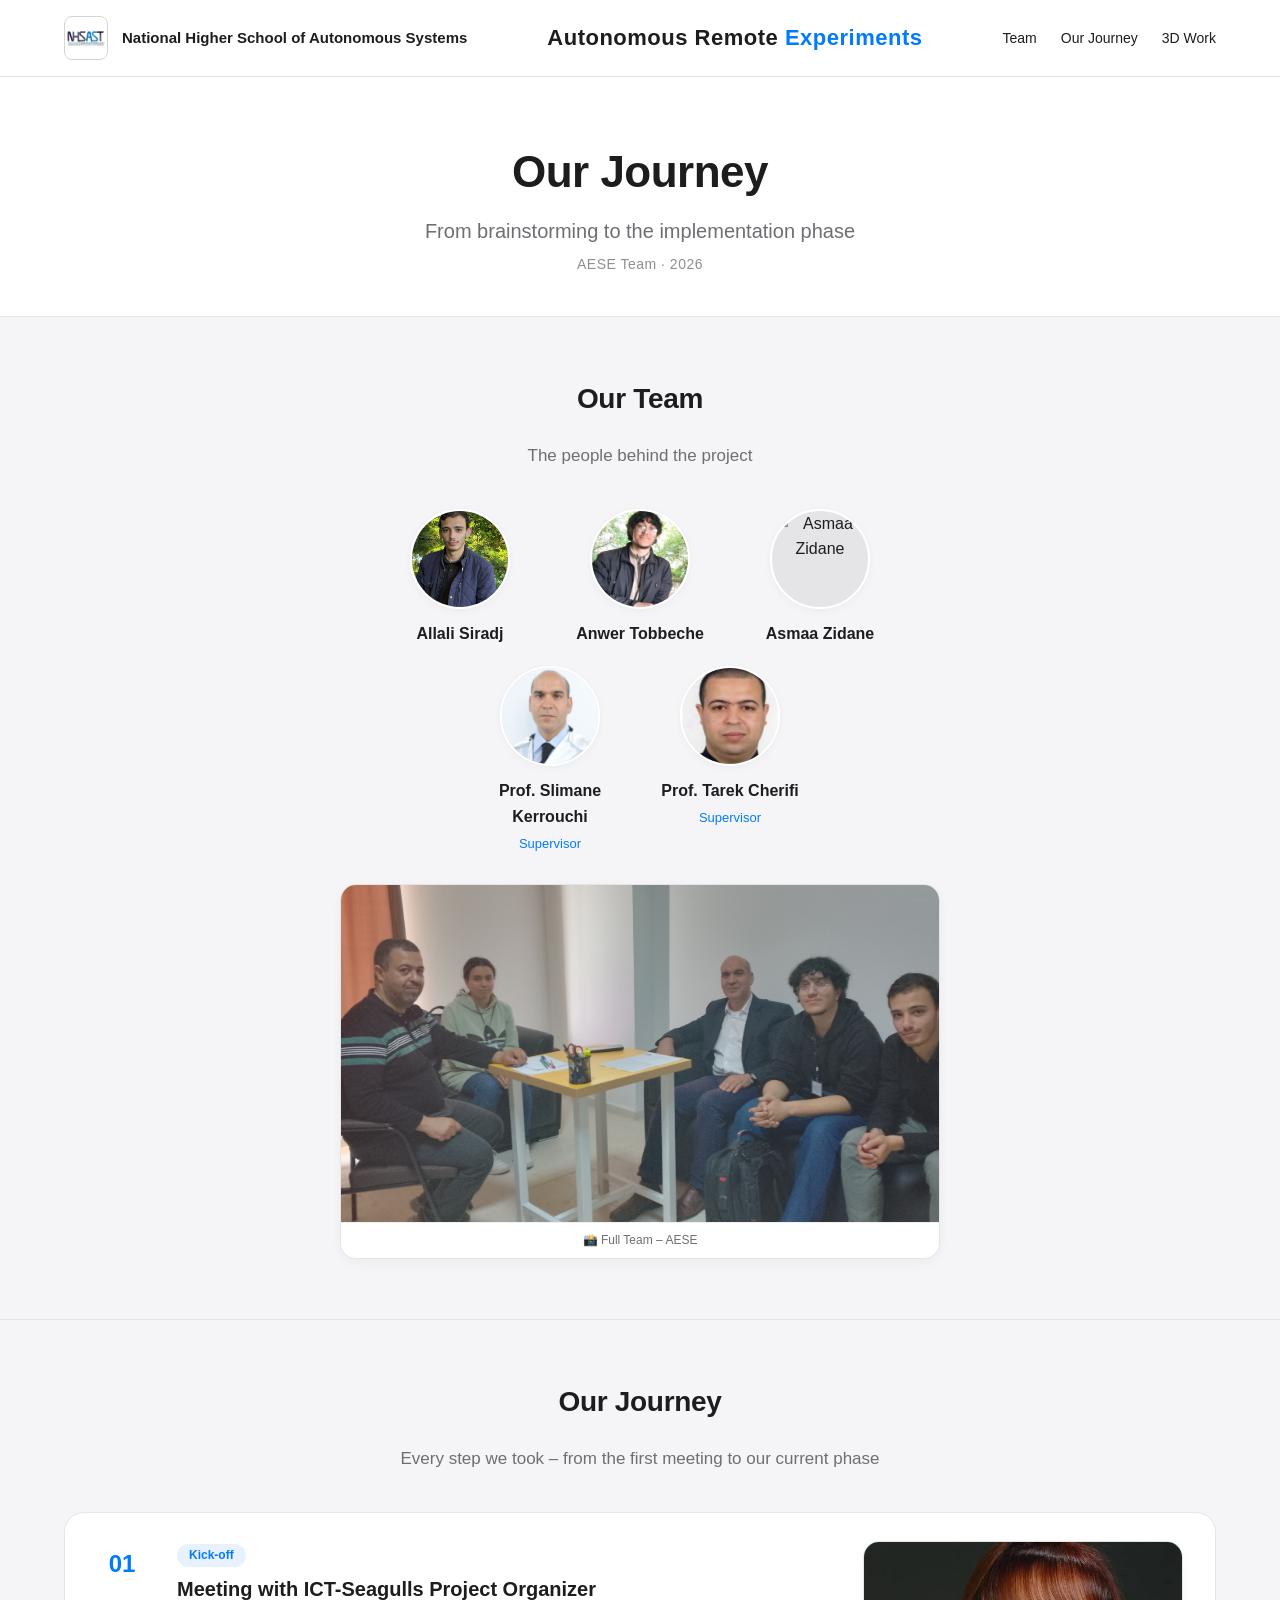
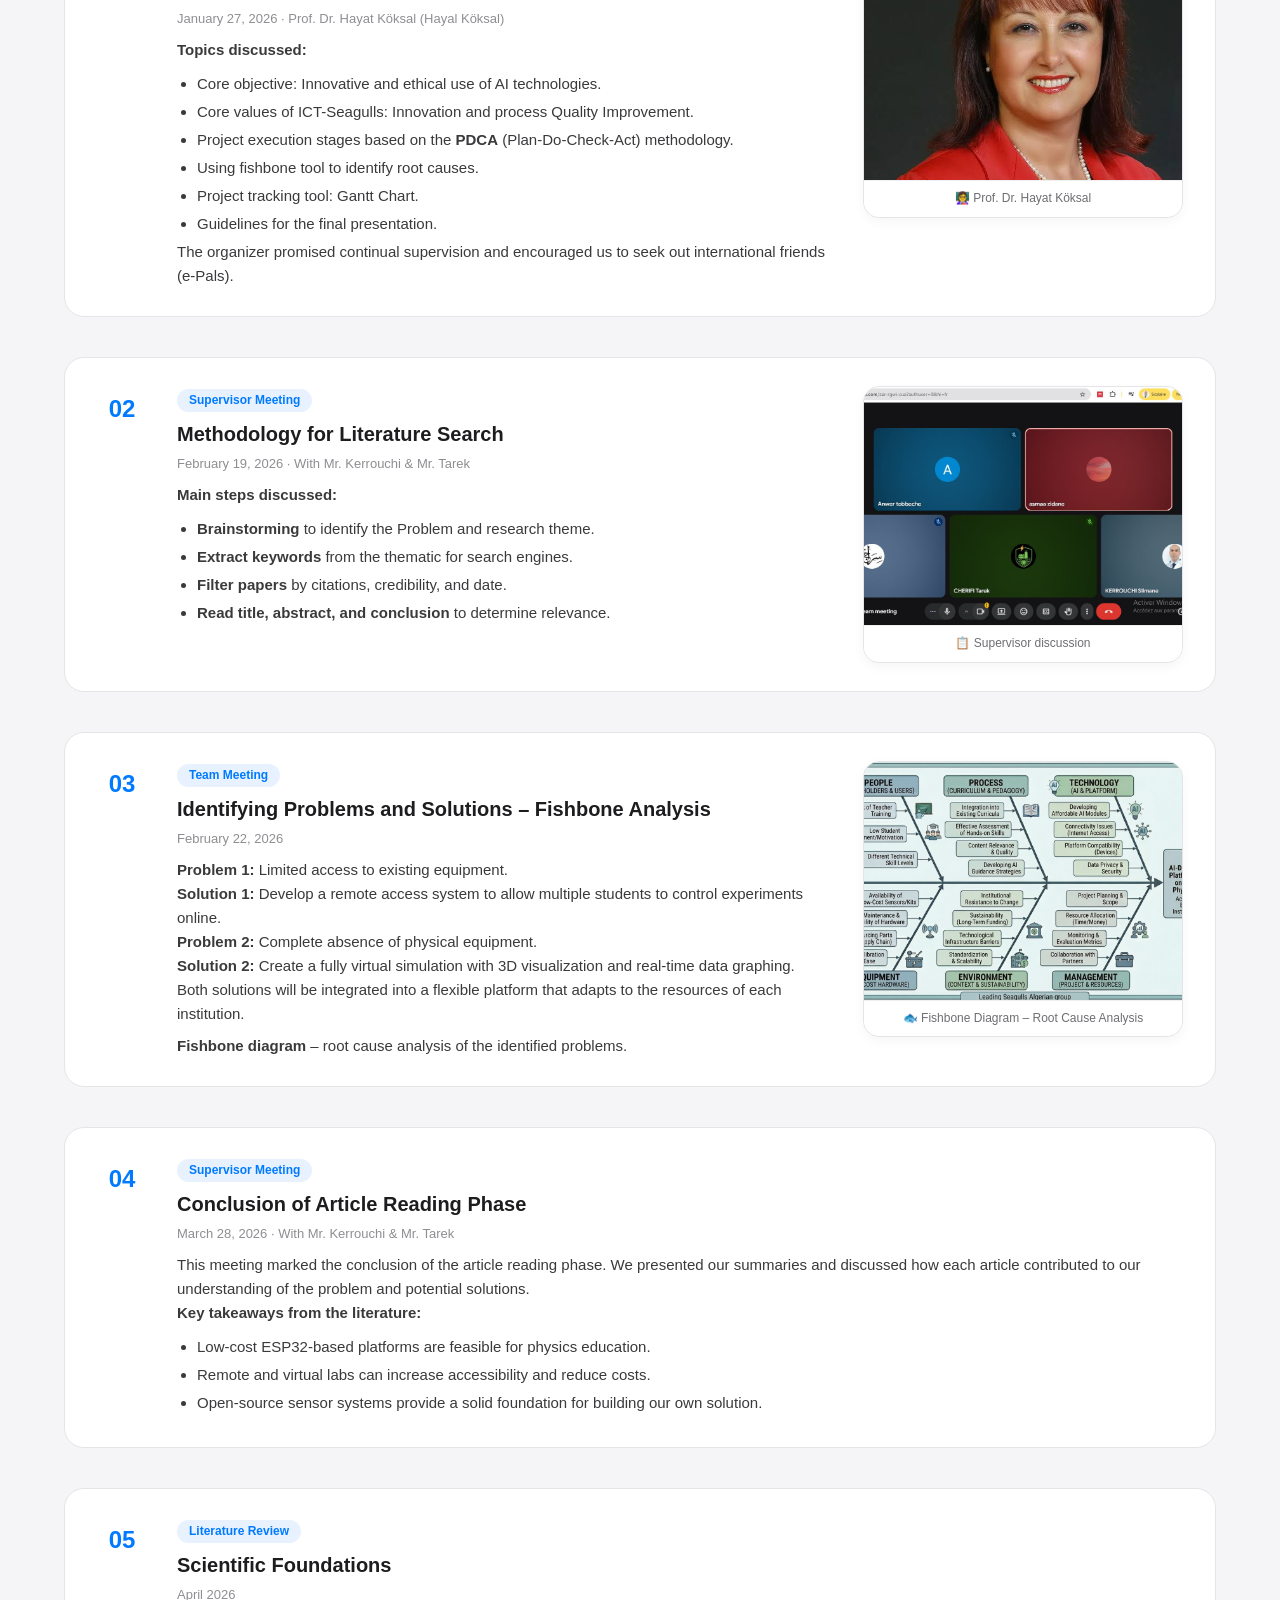
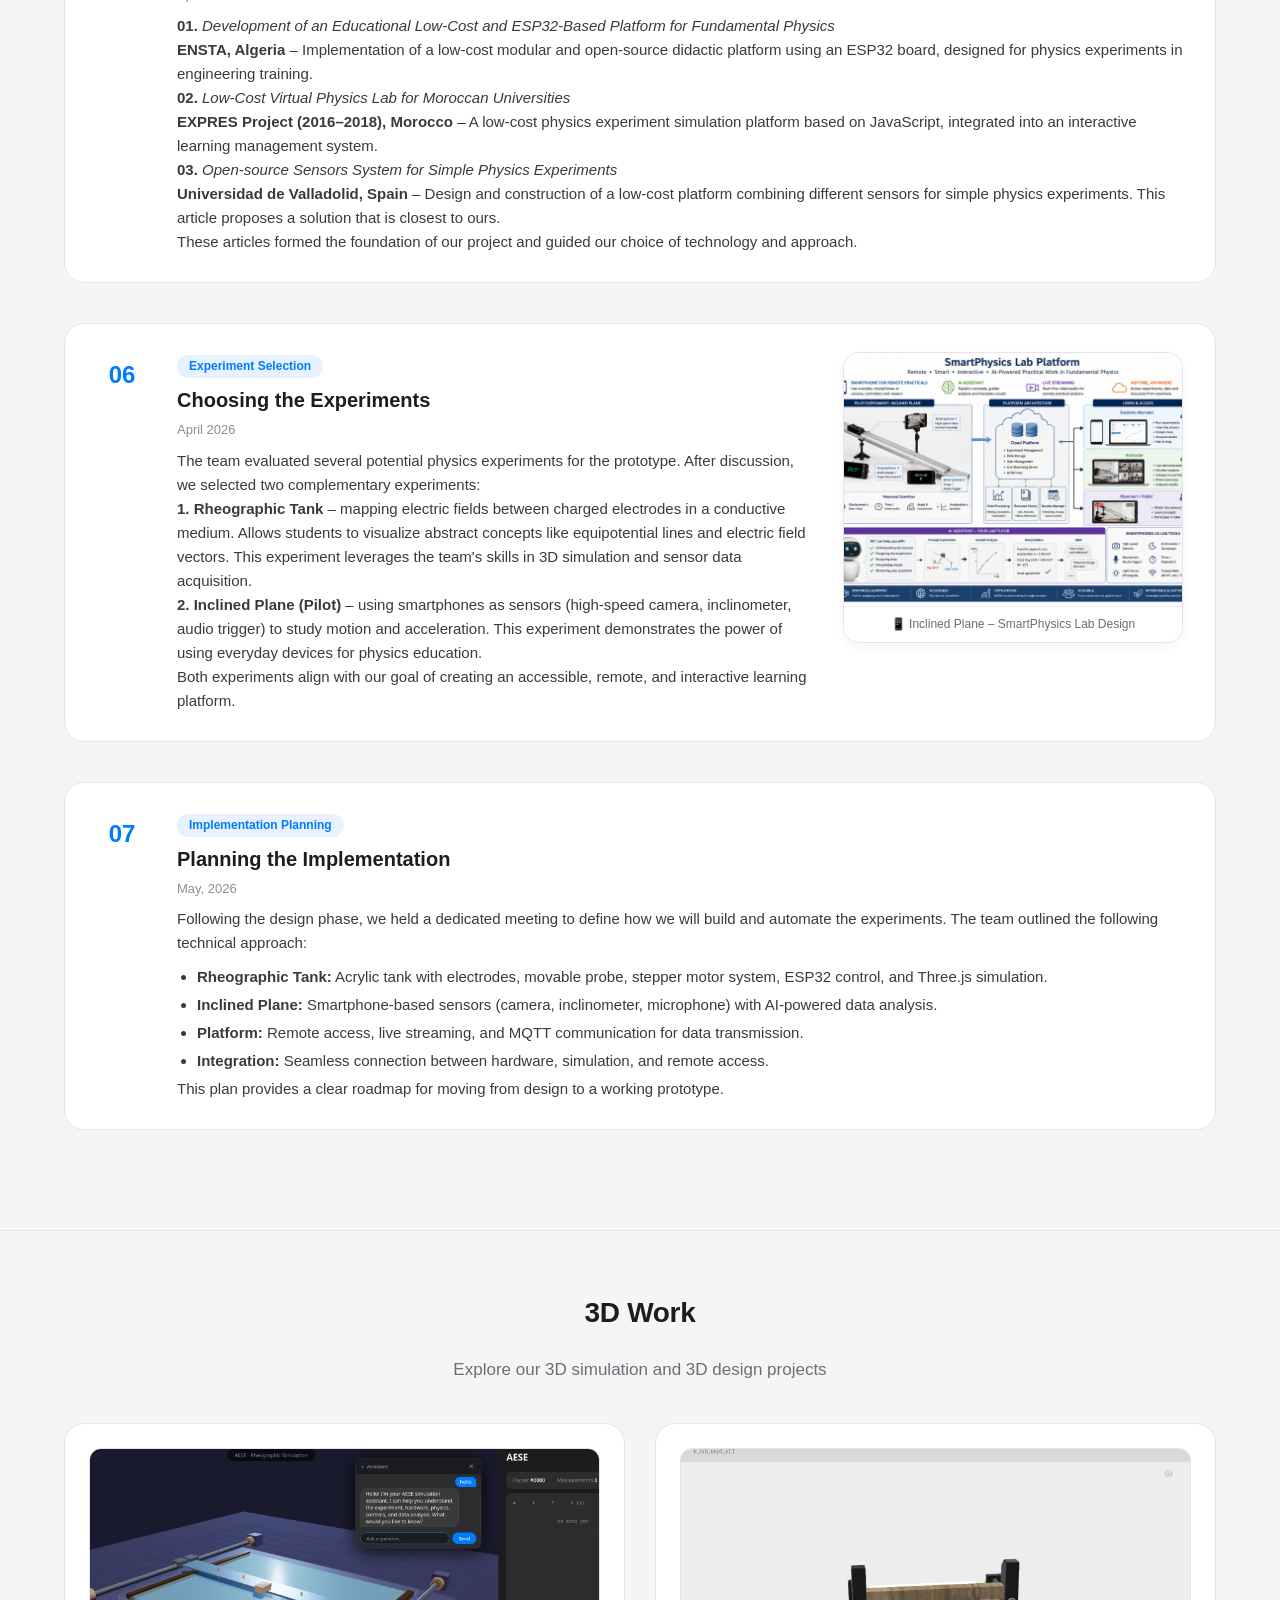
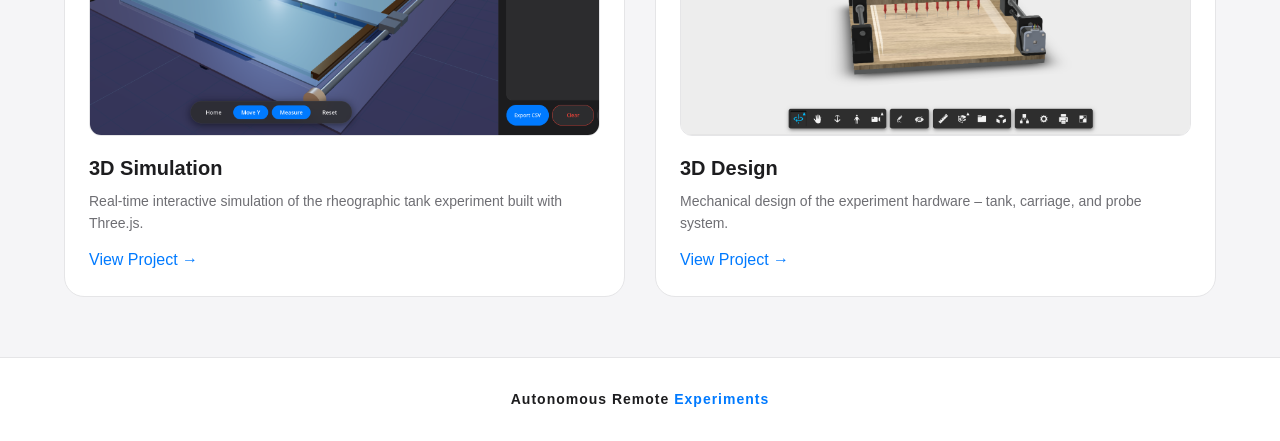
==== commit f2bc869f: "Add new images s.jpg and t.jpg, update index.html" ====
--- a/index.html
+++ b/index.html
@@ -633,7 +633,7 @@
                 <p style="margin-top:8px;"><strong>Fishbone diagram</strong> – root cause analysis of the identified problems.</p>
             </div>
             <div class="timeline-photo" data-src="u.png">
-                <img src="u.png" alt="Fishbone Diagram">
+                <img src="o.png" alt="Fishbone Diagram">
                 <div class="photo-caption">🐟 Fishbone Diagram – Root Cause Analysis</div>
             </div>
         </div>
